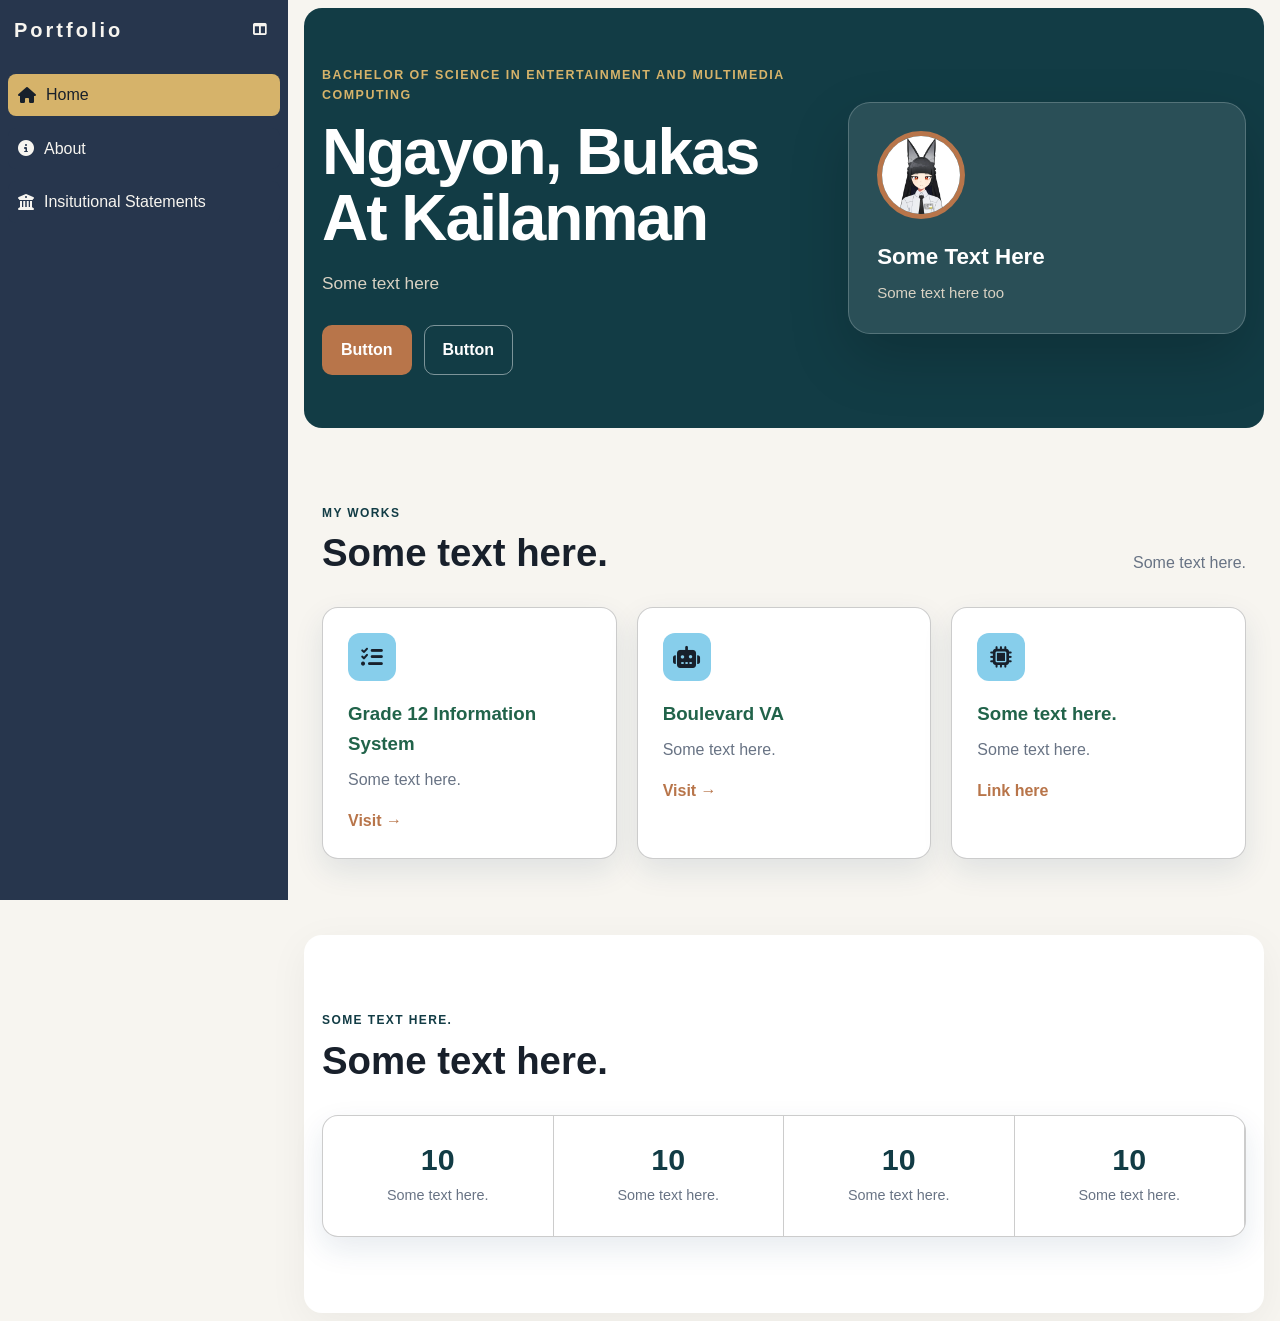
==== index.html @ 84a945f4 "Redesigned the sidebar to be collapsable." ====
<!doctype html>
<html lang="en">

<head>
    <meta charset="UTF-8" />
    <meta name="viewport" content="width=device-width, initial-scale=1.0" />
    <title>Home</title>
    <link rel="stylesheet" href="css/style.css" />
    <link rel="shortcut icon" href="assets/BISCAST-Logo.png" type="image/x-icon" />
    <!-- <link href="https://cdn.jsdelivr.net/npm/bootstrap@5.3.8/dist/css/bootstrap.min.css" rel="stylesheet" integrity="sha384-sRIl4kxILFvY47J16cr9ZwB07vP4J8+LH7qKQnuqkuIAvNWLzeN8tE5YBujZqJLB" crossorigin="anonymous"> -->
    <link rel="stylesheet" href="https://cdnjs.cloudflare.com/ajax/libs/font-awesome/6.5.1/css/all.min.css">
</head>

<body>
    <div class="layout">
        <aside id="side" class="sidenav" aria-label="Sidebar">
            <div class="top">
                <span class="logo">Portfolio</span>
                <button class="icon" id="close" aria-label="Collapse Sidebar">
                    <i class="fa-solid fa-table-columns"></i>
                </button>
            </div>

            <nav>
                <a href="index.html" class="btns item on" title="Home">
                    <i class="fa-solid fa-home"></i>
                    <span class="label">Home</span>
                </a>

                <a href="about.html" class="btns item" title="About">
                    <i class="fa-solid fa-circle-info"></i>
                    <span class="label">About</span>
                </a>

                <a href="institutional-statements.html" class="btns item" title="institutional-statements">
                    <i class="fa-solid fa-building-columns"></i>
                    <span class="label">Insitutional Statements</span>
                </a>
            </nav>
        </aside>

        <main>
            <section class="hero">
                <section class="container inner-hero">
                    <div class="context">
                        <div class="eyebrow">Bachelor of Science in Entertainment and Multimedia Computing</div>
                        <h1>Ngayon, Bukas At<span> Kailanman</span></h1>
                        <p>Some text here</p>
                        <div class="hero-actions">
                            <a class="btn btn-primary" href="">Button</a>
                            <a class="btn btn-outline" href="">Button</a>
                        </div>
                    </div>
                    <div class="hero-card">
                        <img src="assets/miyabibi.webp" alt="Biscast LOGO" class="seal">
                        <h3>Some Text Here</h3>
                        <p>Some text here too</p>
                    </div>
                </section>
            </section>
            <section class="section">
                <div class="container">
                    <div class="section-head">
                        <div>
                            <div class="kicker">My works</div>
                            <h2>Some text here.</h2>
                        </div>
                        <p>Some text here.</p>
                    </div>
                    <div class="cards">
                        <article class="card">
                            <div class="card-icon"><i class="fa-solid fa-list-check "></i></div>
                            <h3>Grade 12 Information System</h3>
                            <p>Some text here.</p>
                            <a href="https://camhighinfosys.infinityfreeapp.com/" target="_blank"
                                rel="noopener noreferrer">Visit →</a>
                        </article>
                        <article class="card">
                            <div class="card-icon"><i class="fa-solid fa-robot "></i></div>
                            <h3>Boulevard VA</h3>
                            <p>Some text here.</p>
                            <a href="https://blvdva.com/" target="_blank" rel="noopener noreferrer">Visit →</a>
                        </article>
                        <article class="card">
                            <div class="card-icon"><i class="fa-solid fa-microchip "></i></div>
                            <h3>Some text here.</h3>
                            <p>Some text here.</p>
                            <a href="">Link here</a>
                        </article>
                    </div>
                </div>
            </section>
            <section class="section alt">
                <div class="container">
                    <div class="section-head">
                        <div>
                            <div class="kicker">Some text here.</div>
                            <h2>Some text here.</h2>
                        </div>
                    </div>
                    <div class="stats">
                        <div class="stat">
                            <strong>10</strong>
                            <span>Some text here.</span>
                        </div>
                        <div class="stat">
                            <strong>10</strong>
                            <span>Some text here.</span>
                        </div>
                        <div class="stat">
                            <strong>10</strong>
                            <span>Some text here.</span>
                        </div>
                        <div class="stat">
                            <strong>10</strong>
                            <span>Some text here.</span>
                        </div>
                    </div>
                </div>
            </section>
        </main>
    </div>

    <script src="js/script.js"></script>
</body>

</html>
---- css/style.css ----
@import url('https://fonts.googleapis.com/css2?family=Outfit:wght@400;500;600;700&display=swap');
@import url('animations.css');

:root {
	--background: #F7F5F0;
	--sidebar: #101827;
	--sidebar-accents: #27364D;
	--secondary: #21634a;
	--accent: #B8754A;
	--hero: #123C45;
	--cards: #ffffff;

	/* Texts */
	--main-text: #18202B;
	--secondary-text: #687384;

	--sidebar-text: #F7F5F0;
	--secondary-sidebar-text: #D9D2C3;
	--sidebar-active-text: #D6B36A;

	/* Hero */
	--hero-primary-text: #ffffff;
	--hero-secondary-text: #D9D2C3;
	--hero-accent-text: #D6B36A;

	/* Footer */
	--footer-background: #0B111A;
	--footer-primary-text: #F7F5F0;
	--footer-secondary-text: #D9D2C3;
	--footer-hover: #D6B36A;
}

* {
	box-sizing: border-box;
	margin: 0;
	padding: 0;
}

body {
	font-family: "Montserrat", Arial, sans-serif;
	background-color: var(--background);
	line-height: 1.6;
}

.layout {
	display: flex;
	min-height: 100vh;
}

/* Sidebar */
.btns {
	color: var(--sidebar-text);
	background: var(--sidebar-accents);
	border: 0;
	cursor: pointer;
	text-decoration: none;
	margin-bottom: 12px;
}

:focus-visible {
	outline: 2px solid var(--accent);
	outline-offset: 1px;
}

.sidenav {
	width: 288px;
	max-width: 85%;
	height: 100vh;
	position: sticky;
	top: 0;
	background: var(--sidebar-accents);
	border-right: white;
	display: flex;
	flex-direction: column;
	transition: width 0.2s;
	overflow: hidden;
	flex: none;
}

.sidenav.mini {
	width: 64px;
}

.sidenav.mini .logo,
.sidenav.mini .label,
.sidenav.mini h2 {
	display: none;
}

.sidenav.mini .top {
	justify-content: center;
}

.sidenav.mini nav .item {
	justify-content: center;
}

.sidenav.mini nav .item {
	padding: 8px 0;
}

.sidenav.mini nav {
	padding: 4px 10px;
}

/* Top */
.top {
	display: flex;
	align-items: center;
	justify-content: space-between;
	padding: 14px 14px 8px;
	margin-bottom: 16px;
}

.logo {
	color: var(--sidebar-text);
	font-weight: 600;
	font-size: 1.25rem;
	letter-spacing: 0.15em;
}

.icon {
	background: transparent;
	border: none;
	outline: none;
	width: 30px;
	height: 30px;
	border-radius: 8px;
	display: grid;
	place-items: center;
	color: var(--sidebar-text);
}

.icon:hover {
	background: var(--sidebar-active-text);
}

/* Nav */
nav {
	padding: 4px 8px;
}

.item {
	display: flex;
	align-items: center;
	gap: 10px;
	width: 100%;
	padding: 8px 10px;
	border-radius: 8px;
	text-align: left;
	transition: background 0.3s ease;
}

.item:hover {
	background: var(--sidebar-active-text);
	color: var(--main-text);
}

.item.on {
	background: var(--sidebar-active-text);
	color: var(--main-text);
}

.item svg {
	flex: none;
	color: var(--secondary-text);
}

.new {
	color: var(--accent);
	font-weight: 500;
}

.new svg {
	color: var(--accent);
}

/* MAIN */
main {
	opacity: 0;
	flex: 1;
	justify-content: center;
	padding: 8px 16px 8px 16px;
	animation: pageLoad 0.3s ease forwards;
}

.container-grid {
	display: grid;
	grid-template-columns: 1fr 1fr;
	gap: 0 25px;
}

.container {
	width: min(1180px, calc(100% - 36px));
	margin-inline: auto;
}

/* Buttons */
.btn {
	display: inline-flex;
	align-items: center;
	justify-content: center;
	padding: 11px 18px;
	border-radius: 10px;
	text-decoration: none;
	font-weight: 800;
	border: 1px solid transparent;
	transition: transform 0.3s ease;
}

.btn:hover {
	transform: scale(1.08);
}

.btn-outline {
	color: var(--text);
	border-color: rgba(255, 255, 255, .45);
}

.btn-primary {
	background: var(--accent);
	color: var(--text);
}

/* Hero */
.hero {
	background: var(--hero);
	color: var(--hero-primary-text);
	overflow: hidden;
	border-radius: 18px;
}

.inner-hero {
	min-height: 420px;
	display: grid;
	grid-template-columns: 1.1fr 0.9fr;
	gap: 40px;
	align-items: center;
}

.eyebrow {
	display: inline-flex;
	gap: 8px;
	align-items: center;
	color: var(--hero-accent-text);
	font-size: 0.78rem;
	text-transform: uppercase;
	letter-spacing: 1.5px;
	font-weight: 900;
}

.hero h1 {
	font-size: clamp(2.35rem, 5vw, 4.3rem);
	margin: 14px 0 18px;
	line-height: 1.03;
	letter-spacing: -2px;
}

.hero p {
	color: var(--hero-secondary-text);
	max-width: 640px;
	font-size: 1.08rem;
}

.hero-actions {
	display: flex;
	flex-wrap: wrap;
	gap: 12px;
	margin-top: 28px;
}

.hero-card {
	background: rgba(255, 255, 255, .10);
	border: 1px solid rgba(255, 255, 255, .20);
	border-radius: 22px;
	padding: 28px;
	box-shadow: 0 25px 60px rgba(0, 0, 0, 0.18);
}

.hero-card .seal {
	width: 88px;
	height: 88px;
	border: 5px solid var(--accent);
	border-radius: 50%;
	display: grid;
	place-items: center;
	margin-bottom: 20px;
	font-weight: 1000;
	font-size: 1.25rem;
}

.hero-card h3 {
	margin-bottom: 7px;
	font-size: 1.4rem;
}

.hero-card p {
	margin: 0;
	font-size: 0.94rem;
}

/* Mission and Vision */
.mission,
.vision,
.coreValues {
	position: relative;
	margin-bottom: 1rem;
	padding: 3rem 4rem;
	border-radius: 16px;
	box-shadow: 0 10px 40px rgba(0, 0, 0, 0.05);
	background: var(--cards);
	color: var(--main-text);
	transition: transform 0.3s ease, box-shadow 0.3s ease;
	border: 1px solid #E5E0D6;
	overflow: hidden;
}

.mission::before,
.vision::before,
.coreValues::before {
	content: "";
	position: absolute;
	top: 0;
	left: 0;
	right: 0;
	height: 8px;
	background: linear-gradient(90deg, #123C45 0%, #101827 100%);
}

.mission:hover,
.vision:hover,
.coreValues:hover {
	transform: scale(1.01);
	box-shadow: 0 10px 40px rgba(255, 255, 255, 0.22);
}

.mission h1,
.vision h1,
.coreValues h1.title {
	margin-bottom: 1rem;
}

.mandate h1,
.qp h1 {
	margin-bottom: 0.5rem;
}

.mission p,
.vision p {
	color: var(--secondary-text);
}

.divider {
	border-top: 2px solid rgba(128, 0, 0, 0.15);
	width: 100%;
	margin: auto auto 1rem auto;
}


/* Core Values */
.coreValues h1 {
	margin: 0;
	padding: 0.5rem;
}

.core-value {
	display: flex;
	align-items: flex-start;
	gap: 1.2rem;
	margin-bottom: 1.0rem;
	border-radius: 12px;
	background: var(--cards);
	border: 1px solid #f0f0f0;
	transition: all 0.3s ease;
	padding: .6rem;
}

.core-value:hover {
	transform: scale(1.02);
	box-shadow: 0 8px 25px #123c4530;
}

.letter {
	display: flex;
	justify-content: center;
	align-items: center;
	font-size: 1.5rem;
	font-weight: 900;
	color: var(--main-text);
	width: 80px;
	flex-shrink: 0;
	text-shadow: 2px 2px 4px #18202B30;
	line-height: 1;
	background-color: #B8754A30;
	border-radius: 6px;
}

.details {
	flex: 1;
	margin: 0;
	padding: 0.3rem;
}

.details p {
	color: var(--secondary-text);
}

.details h3 {
	color: var(--text);
	font-weight: 900;
	text-transform: uppercase;
	margin-bottom: 0.5em;
}

/* Section */
.section {
	padding: 76px 0;
}

.section-head {
	display: flex;
	align-items: end;
	justify-content: space-between;
	gap: 25px;
	margin-bottom: 32px;
}

.section-head h2 {
	margin: 0;
	color: var(--main-text);
	font-size: clamp(1.8rem, 3vw, 2.5rem);
	line-height: 1.15;
}

.section-head p {
	max-width: 600px;
	margin: 0;
	color: var(--secondary-text);
}

.kicker {
	color: var(--hero);
	font-weight: 900;
	text-transform: uppercase;
	font-size: .75rem;
	letter-spacing: 1.4px;
	margin-bottom: 8px;
}

/* Cards */
.cards {
	display: grid;
	grid-template-columns: repeat(3, 1fr);
	gap: 20px;
}

.card {
	background: white;
	border: 1px solid rgba(0, 0, 0, .20);
	border-radius: 16px;
	padding: 25px;
	box-shadow: 0 12px 30px rgba(18, 59, 99, .10);
}

.card h3 {
	margin: 0 0 8px;
	color: var(--secondary);
}

.card p {
	color: var(--secondary-text);
	margin: 0;
}

.card a {
	display: inline-block;
	margin-top: 15px;
	color: var(--accent);
	font-weight: 800;
	text-decoration: none;
}

.card-icon {
	width: 48px;
	height: 48px;
	border-radius: 12px;
	display: grid;
	place-items: center;
	background: skyblue;
	color: var(--main-text);
	font-size: 1.35rem;
	margin-bottom: 18px;
}

/* Stats */
.section.alt {
	background: white;
	border-radius: 18px;
	box-shadow: 0 10px 40px rgba(0, 0, 0, 0.05);
}

.stats {
	display: grid;
	grid-template-columns: repeat(4, 1fr);
	border: 1px solid rgba(0, 0, 0, .20);
	background: white;
	border-radius: 16px;
	overflow: hidden;
	box-shadow: 0 12px 30px rgba(18, 59, 99, .10);
}

.stat {
	padding: 28px 18px;
	text-align: center;
	border-right: 1px solid rgba(0, 0, 0, .20);
}

.stat strong {
	display: block;
	color: var(--hero);
	font-size: 1.9rem;
	line-height: 1;
	margin-bottom: 8px;
}

.stat span {
	color: var(--secondary-text);
	font-size: 0.9rem;
}

/* News */
.news {
	background: white;
	border-radius: 18px;
}

.news-grid {
	display: grid;
	grid-template-columns: repeat(2, 1fr);
	gap: 20px;
}

.news-card {
	background: white;
	border: 1px solid rgba(0, 0, 0, .20);
	border-radius: 16px;
	overflow: hidden;
	box-shadow: 0 12px 30px rgba(18, 59, 99, .10);
}

.news-image {
	height: 270px;
	background-position: center;
	background-repeat: no-repeat;
	background-size: cover;
	display: grid;
	place-items: center;
	color: var(--hero);
	font-size: 2.2rem;
}

.news-content {
	padding: 21px;
}

.news-content iframe {
	display: block;
	margin: 0 auto;
	border-radius: 12px;
	border: 1px solid rgba(0, 0, 0, .20);
	overflow: hidden;
	width: 100%;
}

.news-content h3 {
	margin: 7px 0;
	font-size: 1.08rem;
	line-height: 1.35;
	color: var(--main-text);
}

.news-content p {
	color: var(--secondary-text);
	font-size: .9rem;
	margin: 0;
}

.news-content a {
	color: var(--accent);
	font-weight: 800;
	text-decoration: none;
}

.news-date {
	color: var(--accent);
	font-size: .75rem;
	font-weight: 900;
	text-transform: 900;
}

/* Content  */
.content-grid {
	display: grid;
	grid-template-columns: 1.4fr .6fr;
	gap: 28px;
}

.content-panel {
	background: white;
	border: 1px solid rgba(0, 0, 0, .20);
	border-radius: 16px;
	padding: 30px;
	box-shadow: 0 12px 30px rgba(18, 59, 99, .10);
}

.content-panel p {
	color: var(--secondary-text);
	margin: 16px 0;
}

.content-panel h3 {
	color: var(--hero);
	margin-bottom: 6px;
}

.content-panel a {
	color: inherit;
}

/* Misc */
p,
h1,
h3 {
	cursor: context-menu;
}
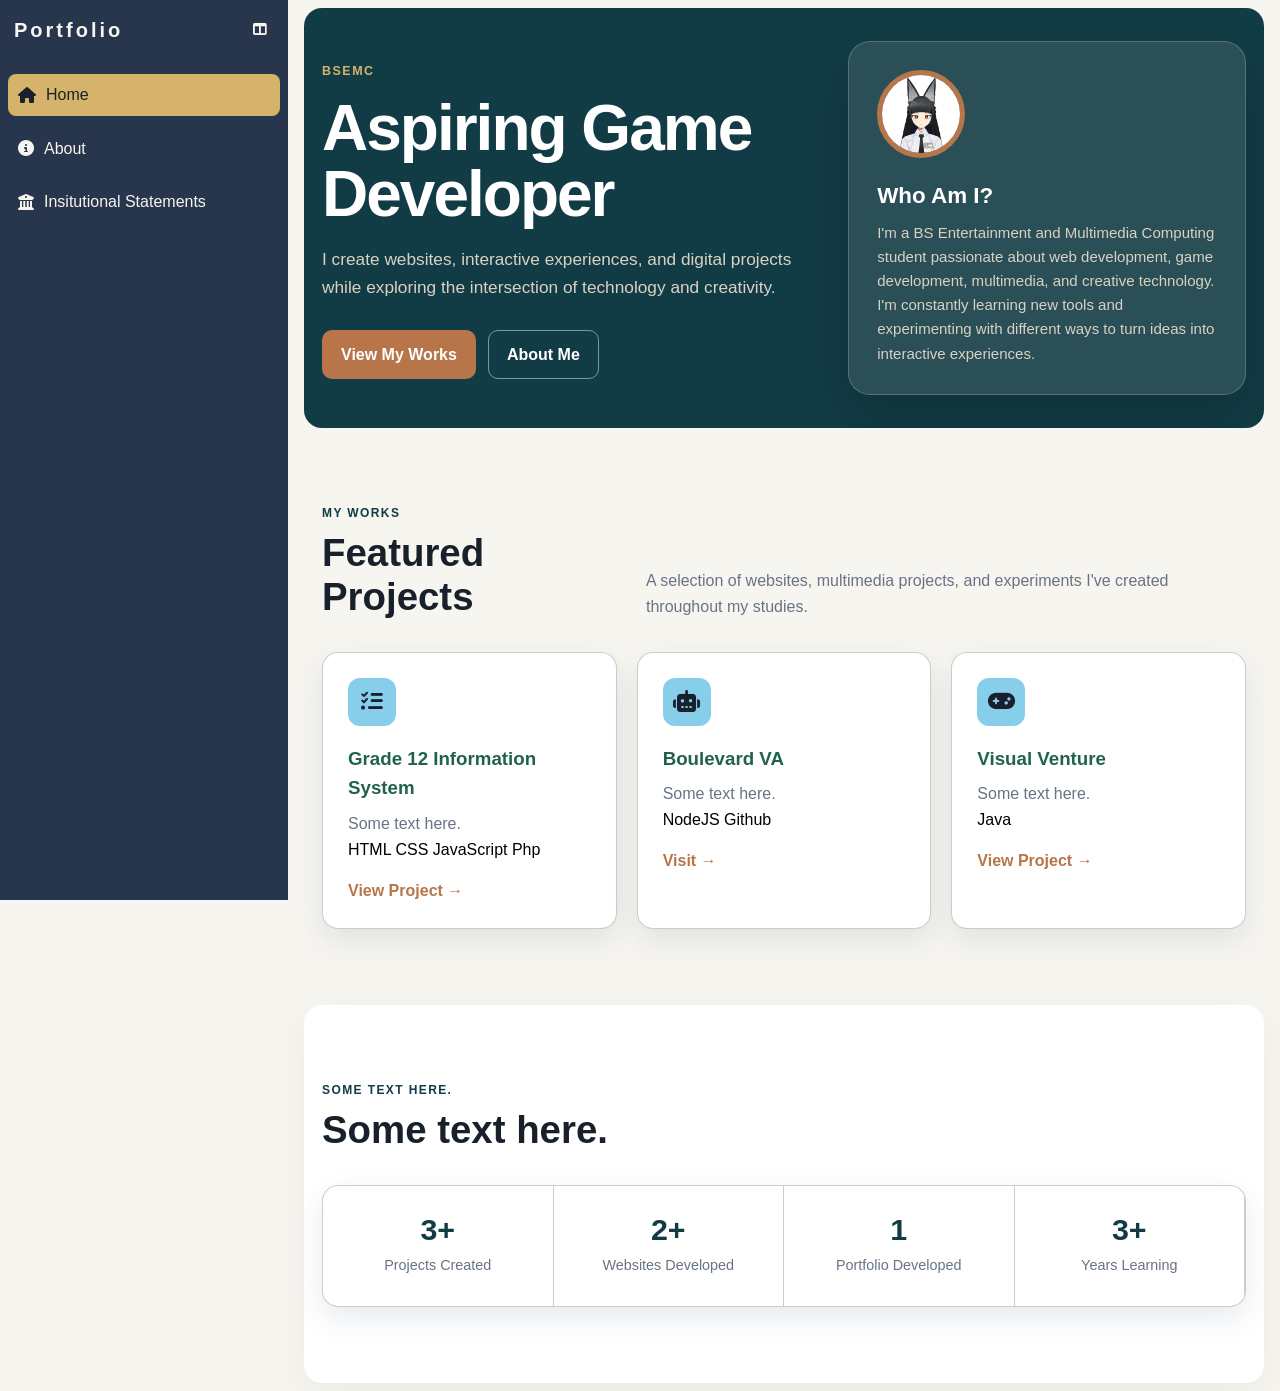
==== commit 8baafc40: "Replace some placeholder with actual information." ====
--- a/index.html
+++ b/index.html
@@ -43,49 +43,67 @@
             <section class="hero">
                 <section class="container inner-hero">
                     <div class="context">
-                        <div class="eyebrow">Bachelor of Science in Entertainment and Multimedia Computing</div>
-                        <h1>Ngayon, Bukas At<span> Kailanman</span></h1>
-                        <p>Some text here</p>
+                        <div class="eyebrow">BSEMC</div>
+                        <h1>Aspiring Game Developer</h1>
+                        <p>I create websites, interactive experiences, and digital projects while exploring the
+                            intersection of technology and creativity.</p>
                         <div class="hero-actions">
-                            <a class="btn btn-primary" href="">Button</a>
-                            <a class="btn btn-outline" href="">Button</a>
+                            <a class="btn btn-primary" href="#myWorks">View My Works</a>
+                            <a class="btn btn-outline" href="">About Me</a>
                         </div>
                     </div>
                     <div class="hero-card">
-                        <img src="assets/miyabibi.webp" alt="Biscast LOGO" class="seal">
-                        <h3>Some Text Here</h3>
-                        <p>Some text here too</p>
+                        <img src="assets/miyabibi.webp" alt="My Image" class="seal">
+                        <h3>Who Am I?</h3>
+                        <p>I'm a BS Entertainment and Multimedia Computing student passionate about web development,
+                            game development, multimedia, and creative technology. I'm constantly learning new tools and
+                            experimenting with different ways to turn ideas into interactive experiences.</p>
                     </div>
                 </section>
             </section>
-            <section class="section">
+            <section class="section" id="myWorks">
                 <div class="container">
                     <div class="section-head">
                         <div>
-                            <div class="kicker">My works</div>
-                            <h2>Some text here.</h2>
+                            <div class="kicker">My Works</div>
+                            <h2>Featured Projects</h2>
                         </div>
-                        <p>Some text here.</p>
+                        <p>A selection of websites, multimedia projects, and experiments I've created throughout my
+                            studies.</p>
                     </div>
                     <div class="cards">
                         <article class="card">
                             <div class="card-icon"><i class="fa-solid fa-list-check "></i></div>
                             <h3>Grade 12 Information System</h3>
                             <p>Some text here.</p>
+                            <div class="tech-tags">
+                                <span id="html">HTML</span>
+                                <span id="css">CSS</span>
+                                <span id="javascript">JavaScript</span>
+                                <span id="php">Php</span>
+                            </div>
                             <a href="https://camhighinfosys.infinityfreeapp.com/" target="_blank"
-                                rel="noopener noreferrer">Visit →</a>
+                                rel="noopener noreferrer">View Project →</a>
                         </article>
                         <article class="card">
                             <div class="card-icon"><i class="fa-solid fa-robot "></i></div>
                             <h3>Boulevard VA</h3>
                             <p>Some text here.</p>
+                            <div class="tech-tags">
+                                <span id="nodejs">NodeJS</span>
+                                <span id="github">Github</span>
+                            </div>
                             <a href="https://blvdva.com/" target="_blank" rel="noopener noreferrer">Visit →</a>
                         </article>
                         <article class="card">
-                            <div class="card-icon"><i class="fa-solid fa-microchip "></i></div>
-                            <h3>Some text here.</h3>
+                            <div class="card-icon"><i class="fa-solid fa-gamepad"></i></div>
+                            <h3>Visual Venture</h3>
                             <p>Some text here.</p>
-                            <a href="">Link here</a>
+                            <div class="tech-tags">
+                                <span id="java">Java</span>
+                            </div>
+                            <a href="https://github.com/debug-jpg/VV.git" target="_blank"
+                                rel="noopener noreferrer">View Project →</a>
                         </article>
                     </div>
                 </div>
@@ -100,20 +118,20 @@
                     </div>
                     <div class="stats">
                         <div class="stat">
-                            <strong>10</strong>
-                            <span>Some text here.</span>
+                            <strong>3+</strong>
+                            <span>Projects Created</span>
                         </div>
                         <div class="stat">
-                            <strong>10</strong>
-                            <span>Some text here.</span>
+                            <strong>2+</strong>
+                            <span>Websites Developed</span>
                         </div>
                         <div class="stat">
-                            <strong>10</strong>
-                            <span>Some text here.</span>
+                            <strong>1</strong>
+                            <span>Portfolio Developed</span>
                         </div>
                         <div class="stat">
-                            <strong>10</strong>
-                            <span>Some text here.</span>
+                            <strong>3+</strong>
+                            <span>Years Learning</span>
                         </div>
                     </div>
                 </div>
--- a/css/style.css
+++ b/css/style.css
@@ -14,6 +14,7 @@
 	--main-text: #18202B;
 	--secondary-text: #687384;
 
+	/* Sidebar */
 	--sidebar-text: #F7F5F0;
 	--secondary-sidebar-text: #D9D2C3;
 	--sidebar-active-text: #D6B36A;
@@ -28,6 +29,9 @@
 	--footer-primary-text: #F7F5F0;
 	--footer-secondary-text: #D9D2C3;
 	--footer-hover: #D6B36A;
+
+	/* Misc */
+	--mace-banner: url("https://scontent.fmnl8-2.fna.fbcdn.net/v/t39.30808-6/539468961_122234879786148095_6742328133425728079_n.png?stp=dst-png&cstp=mx1640x856&ctp=s960x960&_nc_cat=110&_nc_map=urlgen_bucketless&ccb=1-7&_nc_sid=cc71e4&_nc_eui2=AeH1y1jY5A7xcd_6RIh402pMKAhOMZHKDZMoCE4xkcoNk0Eb6GtA_wdvmCMENn_6rTIPZ0AjakTwjjMd56s71New&_nc_ohc=cn6nIbv9mFMQ7kNvwG6UtEN&_nc_oc=AdrihDIjB472Ann0YQuOTHdGpF_9jEn4rAsbme8RFmlSPnWr4f-_ACVAUquKmJLSn3I&_nc_zt=23&_nc_ht=scontent.fmnl8-2.fna&_nc_gid=4nJn0jVVkj9131Fjpb6A1Q&_nc_ss=7b2a8&oh=00_AQPtmOOtM6PG3Ib_Mi6FhnuTj6O3kvT_tpY-qV1WPnbwAA&oe=6AC669E1") center / cover no-repeat;
 }
 
 * {
@@ -297,6 +301,12 @@
 .hero-card p {
 	margin: 0;
 	font-size: 0.94rem;
+}
+
+#mace {
+	background:
+		linear-gradient(90deg, var(--hero), #123C4580),
+		var(--mace-banner) !important;
 }
 
 /* Mission and Vision */
@@ -633,3 +643,197 @@
 h3 {
 	cursor: context-menu;
 }
+
+/* Tablet */
+@media (max-width: 1024px) {
+	.cards {
+		grid-template-columns: repeat(2, 1fr);
+	}
+
+	.inner-hero {
+		gap: 24px;
+		padding: 32px 0;
+	}
+
+	.content-grid {
+		grid-template-columns: 1fr;
+	}
+}
+
+/* Mobile: sidebar becomes bottom nav */
+@media (max-width: 768px) {
+	.layout {
+		display: block;
+	}
+
+	/* Bottom nav bar (also overrides the .mini state) */
+	.sidenav,
+	.sidenav.mini {
+		position: fixed;
+		top: auto;
+		bottom: 0;
+		left: 0;
+		right: 0;
+		width: 100%;
+		max-width: 100%;
+		height: auto;
+		flex-direction: row;
+		border-right: 0;
+		border-top: 1px solid rgba(255, 255, 255, .12);
+		box-shadow: 0 -6px 20px rgba(0, 0, 0, .15);
+		padding-bottom: env(safe-area-inset-bottom, 0px);
+		z-index: 100;
+	}
+
+	/* No logo / collapse button on mobile */
+	.sidenav .top,
+	.sidenav.mini .top {
+		display: none;
+	}
+
+	.sidenav nav,
+	.sidenav.mini nav {
+		display: flex;
+		justify-content: space-around;
+		gap: 4px;
+		width: 100%;
+		padding: 6px 8px;
+	}
+
+	.sidenav nav .item,
+	.sidenav.mini nav .item {
+		flex: 1;
+		flex-direction: column;
+		justify-content: center;
+		align-items: center;
+		gap: 4px;
+		margin-bottom: 0;
+		padding: 8px 4px;
+		font-size: 0.7rem;
+		line-height: 1.2;
+		text-align: center;
+		min-width: 0;
+	}
+
+	.sidenav .item svg {
+		font-size: 1.15rem;
+	}
+
+	/* Always show labels, even if JS toggled .mini */
+	.sidenav .label,
+	.sidenav.mini .label {
+		display: block;
+		overflow: hidden;
+		text-overflow: ellipsis;
+		white-space: nowrap;
+		max-width: 100%;
+	}
+
+	/* Leave room so content isn't hidden behind the bar */
+	main {
+		padding: 8px 12px calc(84px + env(safe-area-inset-bottom, 0px));
+	}
+
+	/* Layout */
+	.container {
+		width: 100%;
+	}
+
+	.inner-hero {
+		grid-template-columns: 1fr;
+		min-height: 0;
+		padding: 28px 20px;
+	}
+
+	.hero h1 {
+		letter-spacing: -1px;
+	}
+
+	.hero-card {
+		padding: 20px;
+	}
+
+	.hero-actions .btn {
+		flex: 1 1 140px;
+	}
+
+	.section {
+		padding: 40px 0;
+	}
+
+	.section.alt .container,
+	.section .container {
+		padding-inline: 4px;
+	}
+
+	.section-head {
+		flex-direction: column;
+		align-items: flex-start;
+		gap: 12px;
+		margin-bottom: 24px;
+	}
+
+	.cards,
+	.news-grid,
+	.container-grid,
+	.content-grid {
+		grid-template-columns: 1fr;
+	}
+
+	.stats {
+		grid-template-columns: repeat(2, 1fr);
+	}
+
+	.stat:nth-child(2n) {
+		border-right: 0;
+	}
+
+	.stat:nth-child(-n+2) {
+		border-bottom: 1px solid rgba(0, 0, 0, .20);
+	}
+
+	.news-image {
+		height: 200px;
+	}
+
+	.mission,
+	.vision,
+	.coreValues {
+		padding: 2rem 1.25rem;
+	}
+
+	.core-value {
+		gap: 0.8rem;
+	}
+
+	.letter {
+		width: 56px;
+	}
+
+	#mace {
+		background:
+			linear-gradient(90deg, var(--hero), #123C45DF),
+			var(--mace-banner) !important;
+	}
+}
+
+/* Small phones */
+@media (max-width: 400px) {
+	.stats {
+		grid-template-columns: 1fr;
+	}
+
+	.stat {
+		border-right: 0;
+		border-bottom: 1px solid rgba(0, 0, 0, .20);
+	}
+
+	.stat:last-child {
+		border-bottom: 0;
+	}
+
+	.sidenav nav .item,
+	.sidenav.mini nav .item {
+		font-size: 0.64rem;
+	}
+}
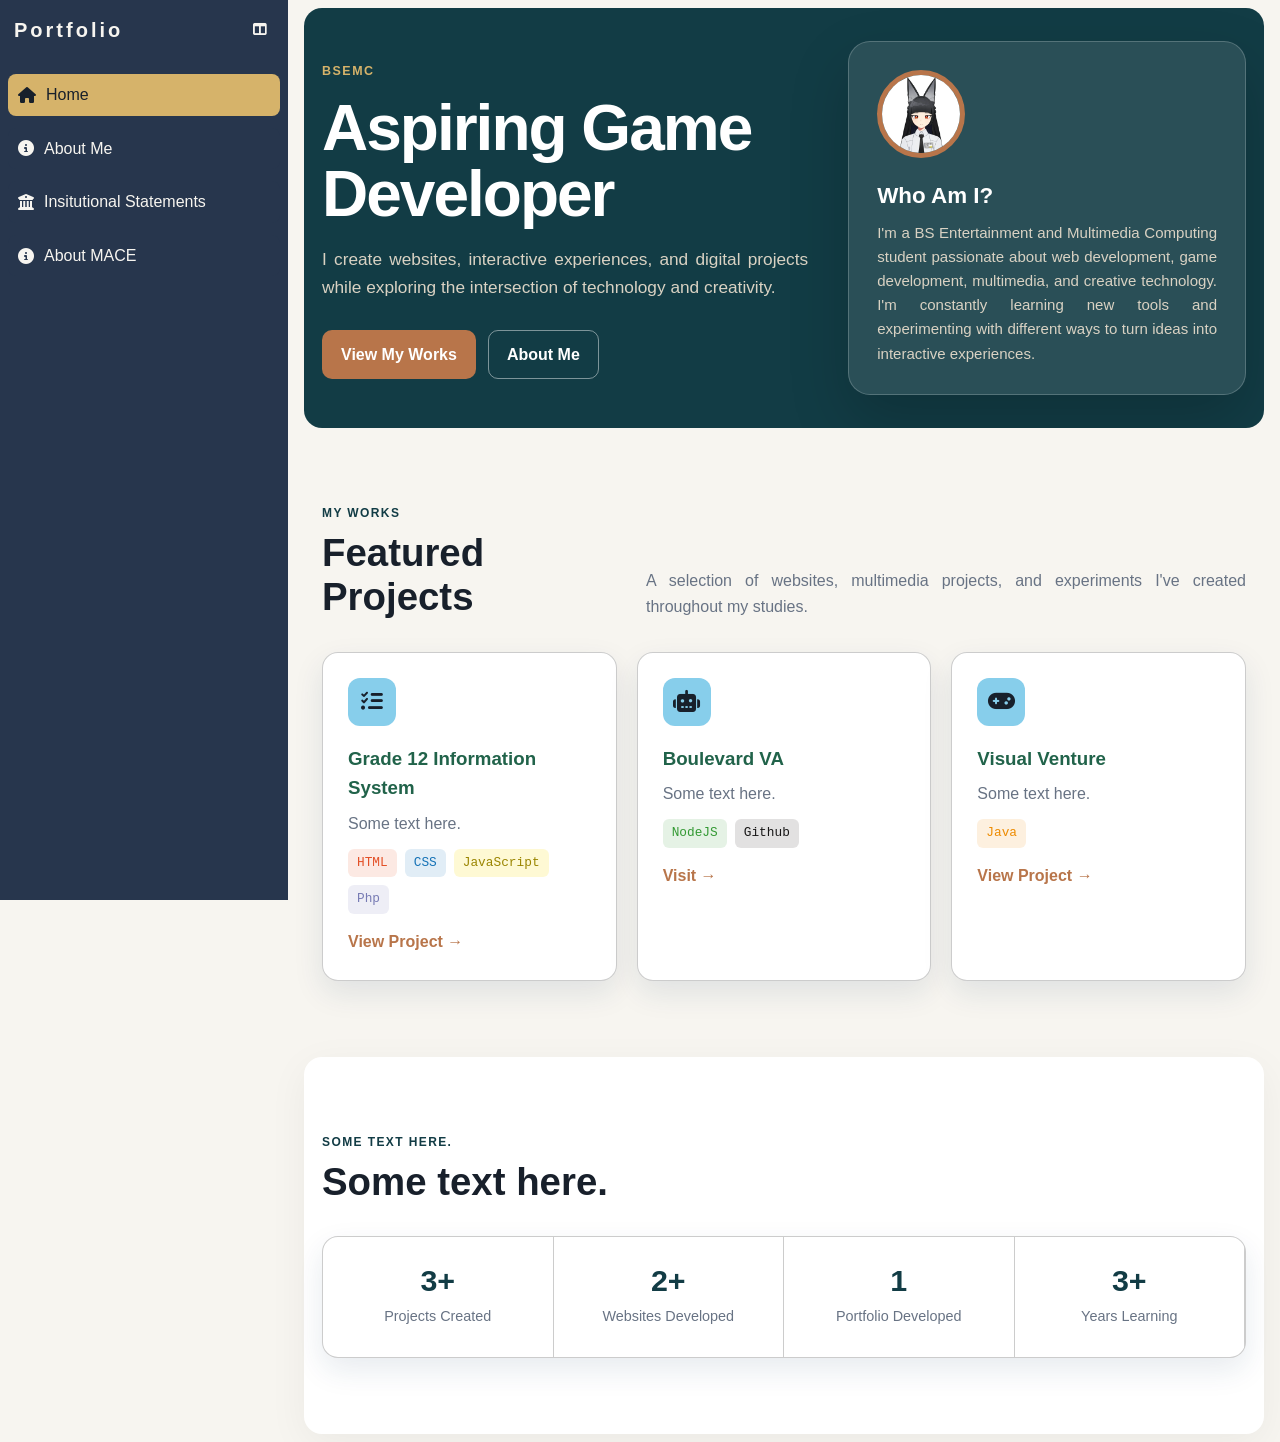
==== commit 29bba9e3: "Added about me." ====
--- a/index.html
+++ b/index.html
@@ -27,14 +27,18 @@
                     <span class="label">Home</span>
                 </a>
 
-                <a href="about.html" class="btns item" title="About">
+                <a href="about-me.html" class="btns item" title="About">
                     <i class="fa-solid fa-circle-info"></i>
-                    <span class="label">About</span>
+                    <span class="label">About Me</span>
                 </a>
 
                 <a href="institutional-statements.html" class="btns item" title="institutional-statements">
                     <i class="fa-solid fa-building-columns"></i>
                     <span class="label">Insitutional Statements</span>
+                </a>
+                <a href="about-mace.html" class="btns item">
+                    <i class="fa-solid fa-circle-info"></i>
+                    <span class="label">About MACE</span>
                 </a>
             </nav>
         </aside>
--- a/css/style.css
+++ b/css/style.css
@@ -32,6 +32,10 @@
 
 	/* Misc */
 	--mace-banner: url("https://scontent.fmnl8-2.fna.fbcdn.net/v/t39.30808-6/539468961_122234879786148095_6742328133425728079_n.png?stp=dst-png&cstp=mx1640x856&ctp=s960x960&_nc_cat=110&_nc_map=urlgen_bucketless&ccb=1-7&_nc_sid=cc71e4&_nc_eui2=AeH1y1jY5A7xcd_6RIh402pMKAhOMZHKDZMoCE4xkcoNk0Eb6GtA_wdvmCMENn_6rTIPZ0AjakTwjjMd56s71New&_nc_ohc=cn6nIbv9mFMQ7kNvwG6UtEN&_nc_oc=AdrihDIjB472Ann0YQuOTHdGpF_9jEn4rAsbme8RFmlSPnWr4f-_ACVAUquKmJLSn3I&_nc_zt=23&_nc_ht=scontent.fmnl8-2.fna&_nc_gid=4nJn0jVVkj9131Fjpb6A1Q&_nc_ss=7b2a8&oh=00_AQPtmOOtM6PG3Ib_Mi6FhnuTj6O3kvT_tpY-qV1WPnbwAA&oe=6AC669E1") center / cover no-repeat;
+}
+
+html {
+	scroll-behavior: smooth;
 }
 
 * {
@@ -502,6 +506,58 @@
 	margin-bottom: 18px;
 }
 
+.tech-tags {
+	display: flex;
+	flex-wrap: wrap;
+	gap: 8px;
+	margin-top: 12px;
+}
+
+.tech-tags span {
+    padding: 4px 9px;
+    border-radius: 6px;
+    background: #eeeeee;
+    color: #444;
+    font-family: monospace;
+    font-size: 0.8rem;
+	cursor: context-menu;
+}
+
+#html {
+    background: #E34F2620;
+    color: #E34F26;
+}
+
+#css {
+    background: #1572B620;
+    color: #1572B6;
+}
+
+#javascript {
+    background: #F7DF1E30;
+    color: #9a8500;
+}
+
+#nodejs {
+    background: #33993320;
+    color: #339933;
+}
+
+#java {
+    background: #ED8B0020;
+    color: #ED8B00;
+}
+
+#php {
+    background: #777BB420;
+    color: #777BB4;
+}
+
+#github {
+    background: #18171720;
+    color: #181717;
+}
+
 /* Stats */
 .section.alt {
 	background: white;
@@ -640,8 +696,13 @@
 /* Misc */
 p,
 h1,
-h3 {
+h3,
+h2 {
 	cursor: context-menu;
+}
+
+p {
+	text-align: justify;
 }
 
 /* Tablet */
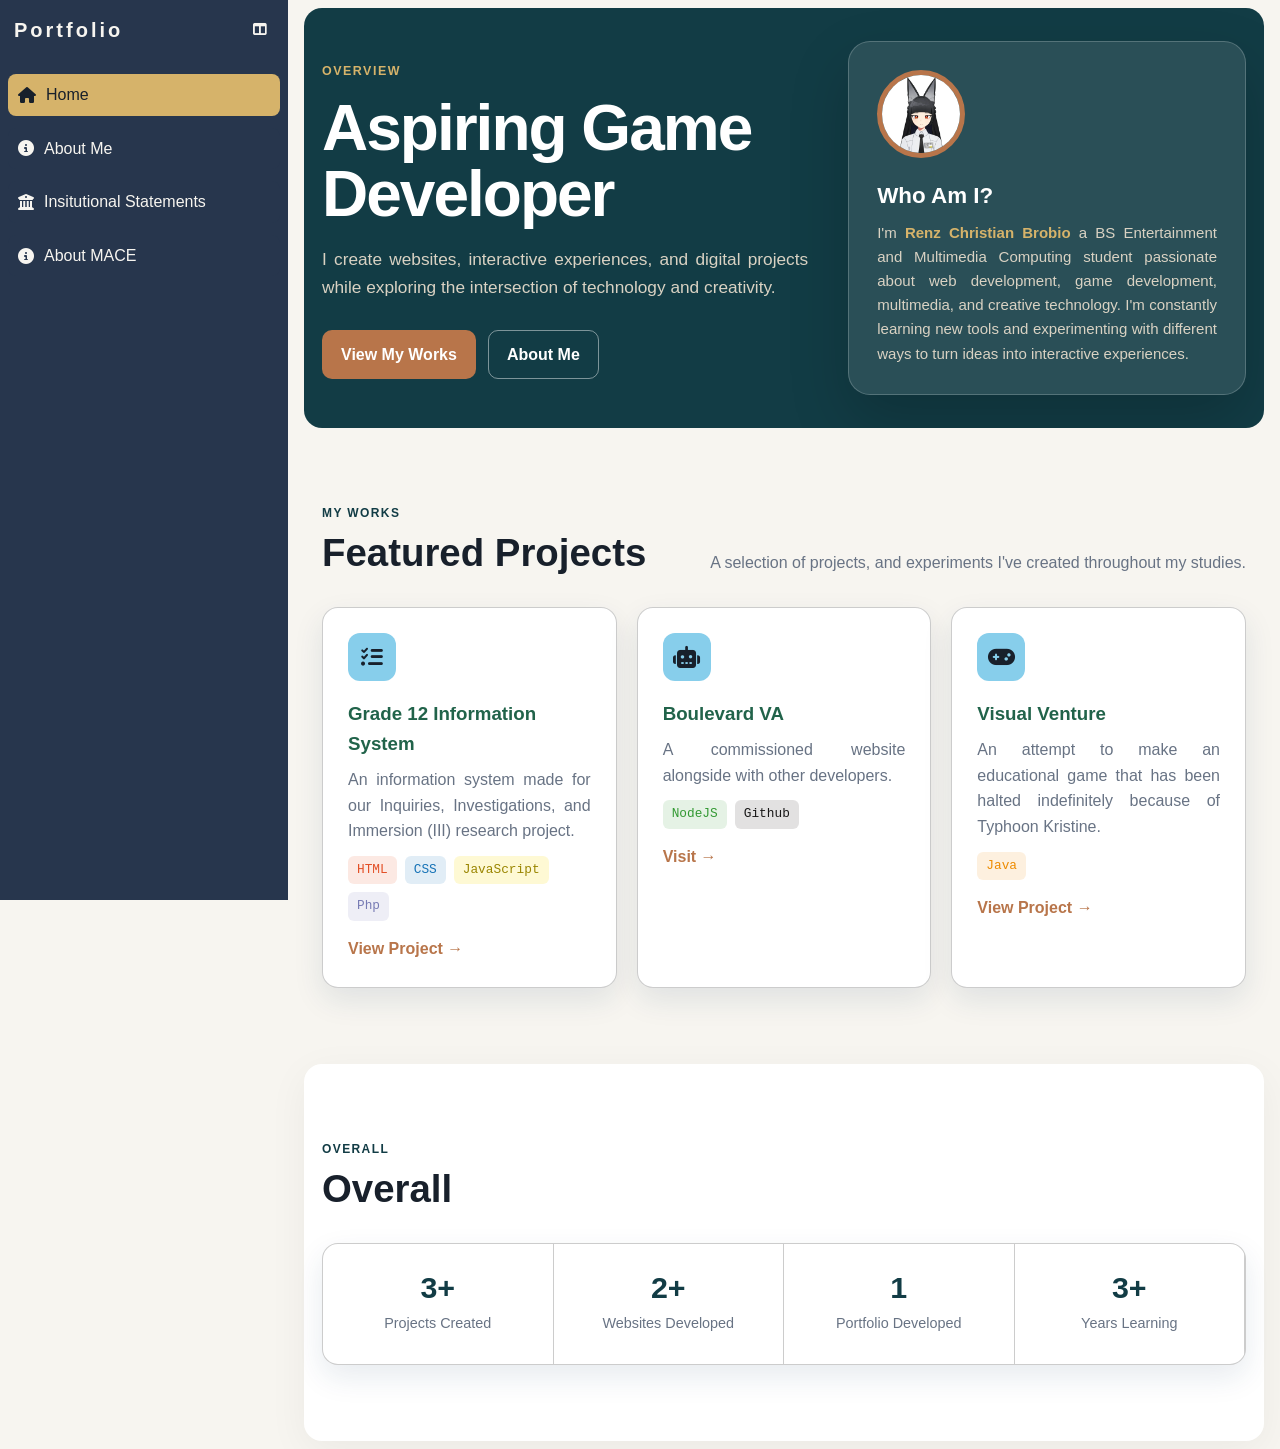
==== commit 08ca7d71: "Added more context." ====
--- a/index.html
+++ b/index.html
@@ -47,7 +47,7 @@
             <section class="hero">
                 <section class="container inner-hero">
                     <div class="context">
-                        <div class="eyebrow">BSEMC</div>
+                        <div class="eyebrow">Overview</div>
                         <h1>Aspiring Game Developer</h1>
                         <p>I create websites, interactive experiences, and digital projects while exploring the
                             intersection of technology and creativity.</p>
@@ -59,7 +59,7 @@
                     <div class="hero-card">
                         <img src="assets/miyabibi.webp" alt="My Image" class="seal">
                         <h3>Who Am I?</h3>
-                        <p>I'm a BS Entertainment and Multimedia Computing student passionate about web development,
+                        <p>I'm <strong style="color: #D6B36A;">Renz Christian Brobio</strong> a BS Entertainment and Multimedia Computing student passionate about web development,
                             game development, multimedia, and creative technology. I'm constantly learning new tools and
                             experimenting with different ways to turn ideas into interactive experiences.</p>
                     </div>
@@ -72,19 +72,19 @@
                             <div class="kicker">My Works</div>
                             <h2>Featured Projects</h2>
                         </div>
-                        <p>A selection of websites, multimedia projects, and experiments I've created throughout my
+                        <p>A selection of projects, and experiments I've created throughout my
                             studies.</p>
                     </div>
                     <div class="cards">
                         <article class="card">
                             <div class="card-icon"><i class="fa-solid fa-list-check "></i></div>
                             <h3>Grade 12 Information System</h3>
-                            <p>Some text here.</p>
+                            <p>An information system made for our Inquiries, Investigations, and Immersion (III) research project.</p>
                             <div class="tech-tags">
-                                <span id="html">HTML</span>
-                                <span id="css">CSS</span>
-                                <span id="javascript">JavaScript</span>
-                                <span id="php">Php</span>
+                                <span class="html">HTML</span>
+                                <span class="css">CSS</span>
+                                <span class="javascript">JavaScript</span>
+                                <span class="php">Php</span>
                             </div>
                             <a href="https://camhighinfosys.infinityfreeapp.com/" target="_blank"
                                 rel="noopener noreferrer">View Project →</a>
@@ -92,19 +92,19 @@
                         <article class="card">
                             <div class="card-icon"><i class="fa-solid fa-robot "></i></div>
                             <h3>Boulevard VA</h3>
-                            <p>Some text here.</p>
+                            <p>A commissioned website alongside with other developers.</p>
                             <div class="tech-tags">
-                                <span id="nodejs">NodeJS</span>
-                                <span id="github">Github</span>
+                                <span class="nodejs">NodeJS</span>
+                                <span class="github">Github</span>
                             </div>
                             <a href="https://blvdva.com/" target="_blank" rel="noopener noreferrer">Visit →</a>
                         </article>
                         <article class="card">
                             <div class="card-icon"><i class="fa-solid fa-gamepad"></i></div>
                             <h3>Visual Venture</h3>
-                            <p>Some text here.</p>
+                            <p>An attempt to make an educational game that has been halted indefinitely because of Typhoon Kristine.</p>
                             <div class="tech-tags">
-                                <span id="java">Java</span>
+                                <span class="java">Java</span>
                             </div>
                             <a href="https://github.com/debug-jpg/VV.git" target="_blank"
                                 rel="noopener noreferrer">View Project →</a>
@@ -116,8 +116,8 @@
                 <div class="container">
                     <div class="section-head">
                         <div>
-                            <div class="kicker">Some text here.</div>
-                            <h2>Some text here.</h2>
+                            <div class="kicker">Overall</div>
+                            <h2>Overall</h2>
                         </div>
                     </div>
                     <div class="stats">
--- a/css/style.css
+++ b/css/style.css
@@ -521,41 +521,72 @@
     font-family: monospace;
     font-size: 0.8rem;
 	cursor: context-menu;
-}
-
-#html {
-    background: #E34F2620;
-    color: #E34F26;
-}
-
-#css {
-    background: #1572B620;
-    color: #1572B6;
-}
-
-#javascript {
-    background: #F7DF1E30;
-    color: #9a8500;
-}
-
-#nodejs {
-    background: #33993320;
-    color: #339933;
-}
-
-#java {
-    background: #ED8B0020;
-    color: #ED8B00;
-}
-
-#php {
-    background: #777BB420;
-    color: #777BB4;
-}
-
-#github {
-    background: #18171720;
-    color: #181717;
+	text-decoration: none;
+}
+
+.vscode {
+	background: #007ACC20 !important;
+	color: #007ACC !important;
+}
+
+.vscodium {
+	background: #3993EE20 !important;
+	color: #3993EE !important;
+}
+
+.git {
+	background: #F0503220 !important;
+	color: #F05032 !important;
+}
+
+.idea {
+	background: #FC801D20 !important;
+	color: #FC801D !important;
+}
+
+.bootstrap {
+	background: #7952B320 !important;
+	color: #7952B3 !important;
+}
+
+.mysql {
+	background: #00758F20 !important;
+	color: #00758F !important;
+}
+
+.html {
+    background: #E34F2620 !important;
+    color: #E34F26 !important;
+}
+
+.css {
+    background: #1572B620 !important;
+    color: #1572B6 !important;
+}
+
+.javascript {
+    background: #F7DF1E30 !important;
+    color: #9a8500 !important;
+}
+
+.nodejs {
+    background: #33993320 !important;
+    color: #339933 !important;
+}
+
+.java {
+    background: #ED8B0020 !important;
+    color: #ED8B00 !important;
+}
+
+.php {
+    background: #777BB420 !important;
+    color: #777BB4 !important;
+}
+
+.github {
+    background: #18171720 !important;
+    color: #181717 !important;
 }
 
 /* Stats */
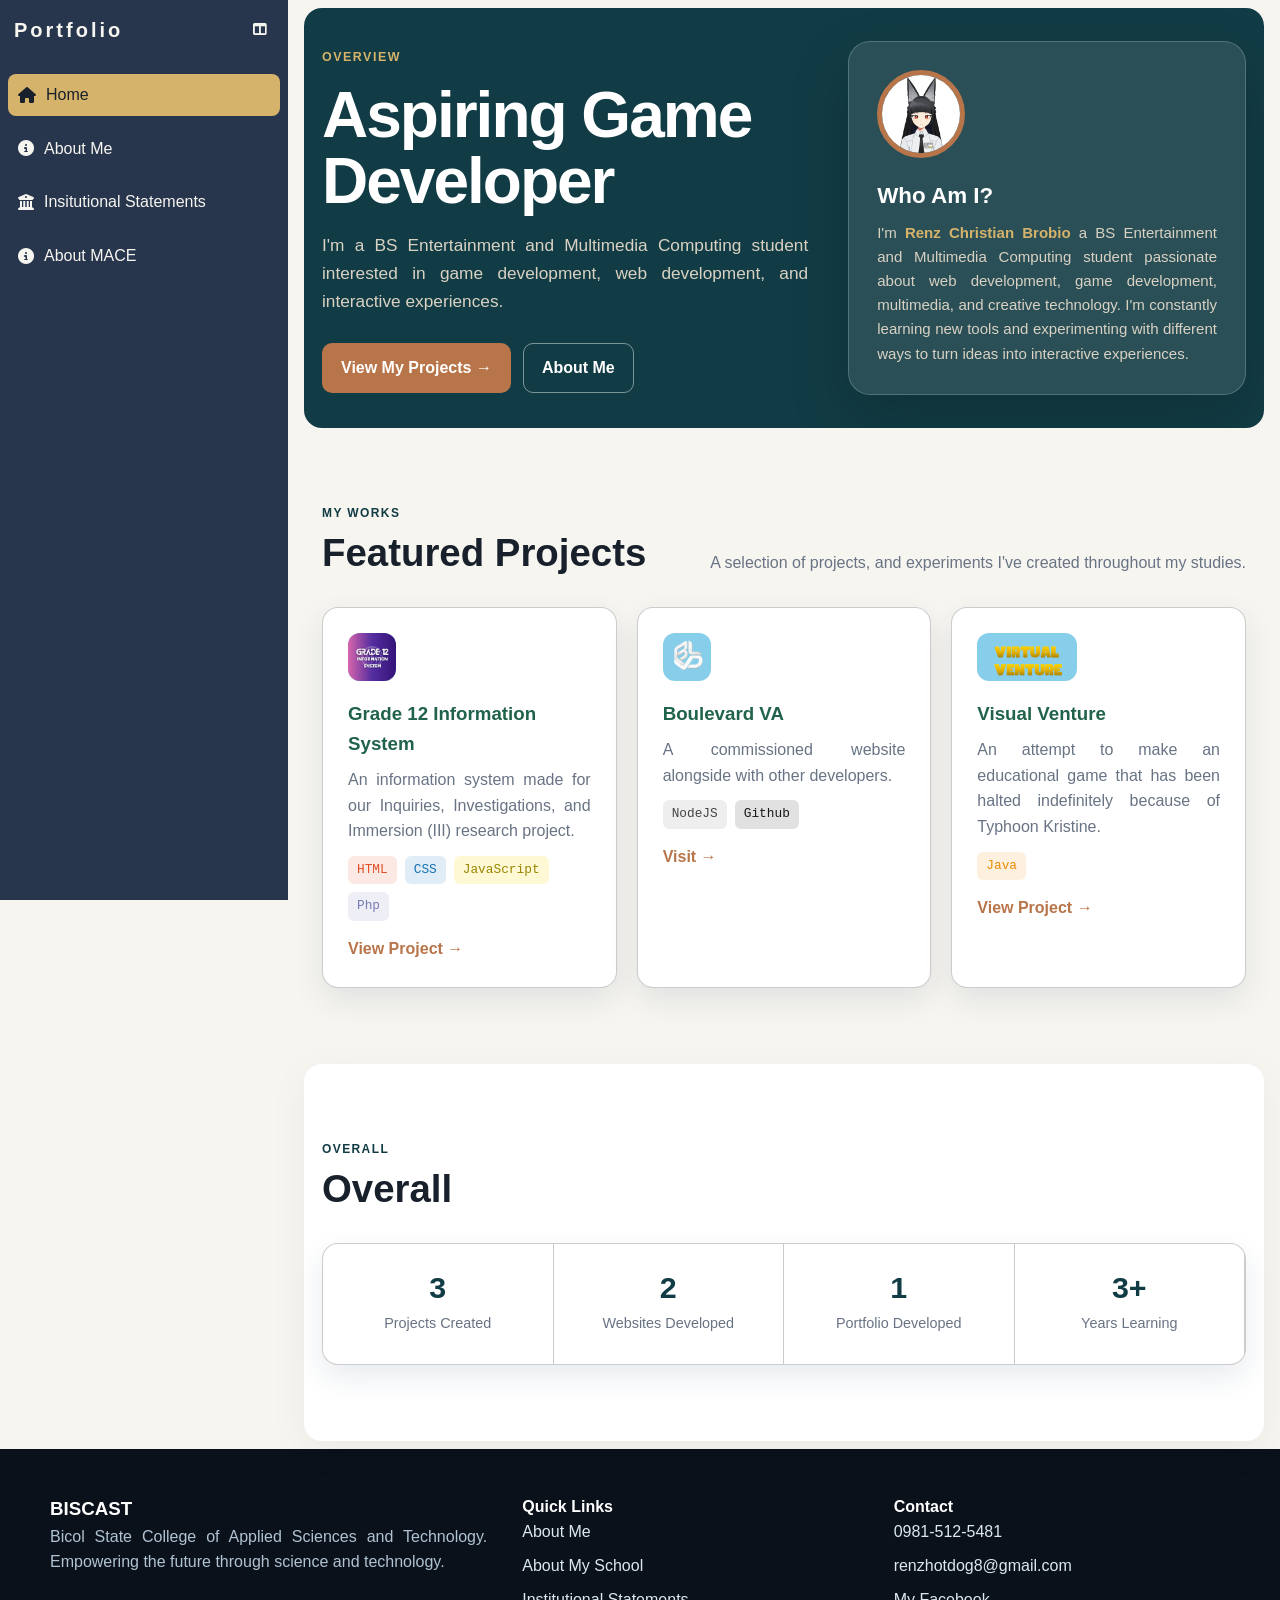
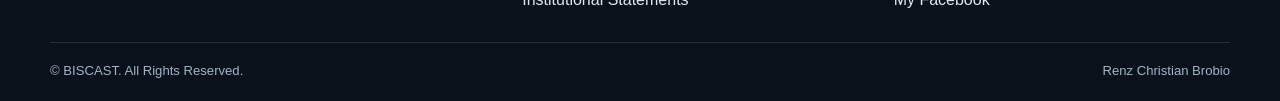
==== commit 20c5bab9: "Added Footer, replaces placeholders." ====
--- a/index.html
+++ b/index.html
@@ -7,7 +7,6 @@
     <title>Home</title>
     <link rel="stylesheet" href="css/style.css" />
     <link rel="shortcut icon" href="assets/BISCAST-Logo.png" type="image/x-icon" />
-    <!-- <link href="https://cdn.jsdelivr.net/npm/bootstrap@5.3.8/dist/css/bootstrap.min.css" rel="stylesheet" integrity="sha384-sRIl4kxILFvY47J16cr9ZwB07vP4J8+LH7qKQnuqkuIAvNWLzeN8tE5YBujZqJLB" crossorigin="anonymous"> -->
     <link rel="stylesheet" href="https://cdnjs.cloudflare.com/ajax/libs/font-awesome/6.5.1/css/all.min.css">
 </head>
 
@@ -49,17 +48,18 @@
                     <div class="context">
                         <div class="eyebrow">Overview</div>
                         <h1>Aspiring Game Developer</h1>
-                        <p>I create websites, interactive experiences, and digital projects while exploring the
-                            intersection of technology and creativity.</p>
+                        <p>I'm a BS Entertainment and Multimedia Computing student interested in game development, web
+                            development, and interactive experiences.</p>
                         <div class="hero-actions">
-                            <a class="btn btn-primary" href="#myWorks">View My Works</a>
+                            <a class="btn btn-primary" href="#myWorks">View My Projects →</a>
                             <a class="btn btn-outline" href="">About Me</a>
                         </div>
                     </div>
                     <div class="hero-card">
                         <img src="assets/miyabibi.webp" alt="My Image" class="seal">
                         <h3>Who Am I?</h3>
-                        <p>I'm <strong style="color: #D6B36A;">Renz Christian Brobio</strong> a BS Entertainment and Multimedia Computing student passionate about web development,
+                        <p>I'm <strong style="color: #D6B36A;">Renz Christian Brobio</strong> a BS Entertainment and
+                            Multimedia Computing student passionate about web development,
                             game development, multimedia, and creative technology. I'm constantly learning new tools and
                             experimenting with different ways to turn ideas into interactive experiences.</p>
                     </div>
@@ -76,10 +76,12 @@
                             studies.</p>
                     </div>
                     <div class="cards">
-                        <article class="card">
-                            <div class="card-icon"><i class="fa-solid fa-list-check "></i></div>
+                        <article class="card" id="g12">
+                            <div class="card-icon"><img src="assets/G12.png" alt="g12 logo" width="48" height="48"
+                                    style="border-radius: 12px;"></div>
                             <h3>Grade 12 Information System</h3>
-                            <p>An information system made for our Inquiries, Investigations, and Immersion (III) research project.</p>
+                            <p>An information system made for our Inquiries, Investigations, and Immersion (III)
+                                research project.</p>
                             <div class="tech-tags">
                                 <span class="html">HTML</span>
                                 <span class="css">CSS</span>
@@ -90,7 +92,8 @@
                                 rel="noopener noreferrer">View Project →</a>
                         </article>
                         <article class="card">
-                            <div class="card-icon"><i class="fa-solid fa-robot "></i></div>
+                            <div class="card-icon"><img src="assets/blvd.webp" alt="blvd logo" height="48" width="48"
+                                    style="border-radius: 12px;"></div>
                             <h3>Boulevard VA</h3>
                             <p>A commissioned website alongside with other developers.</p>
                             <div class="tech-tags">
@@ -100,14 +103,15 @@
                             <a href="https://blvdva.com/" target="_blank" rel="noopener noreferrer">Visit →</a>
                         </article>
                         <article class="card">
-                            <div class="card-icon"><i class="fa-solid fa-gamepad"></i></div>
+                            <div class="card-icon" id="vv"><img src="assets/title.png" alt="vv logo" height="48"></div>
                             <h3>Visual Venture</h3>
-                            <p>An attempt to make an educational game that has been halted indefinitely because of Typhoon Kristine.</p>
+                            <p>An attempt to make an educational game that has been halted indefinitely because of
+                                Typhoon Kristine.</p>
                             <div class="tech-tags">
                                 <span class="java">Java</span>
                             </div>
-                            <a href="https://github.com/debug-jpg/VV.git" target="_blank"
-                                rel="noopener noreferrer">View Project →</a>
+                            <a href="https://github.com/debug-jpg/VV.git" target="_blank" rel="noopener noreferrer">View
+                                Project →</a>
                         </article>
                     </div>
                 </div>
@@ -122,11 +126,11 @@
                     </div>
                     <div class="stats">
                         <div class="stat">
-                            <strong>3+</strong>
+                            <strong>3</strong>
                             <span>Projects Created</span>
                         </div>
                         <div class="stat">
-                            <strong>2+</strong>
+                            <strong>2</strong>
                             <span>Websites Developed</span>
                         </div>
                         <div class="stat">
@@ -143,6 +147,41 @@
         </main>
     </div>
 
+    <footer class="footer">
+        <div class="container footer-grid">
+            <div>
+                <h3>BISCAST</h3>
+                <p>
+                    Bicol State College of Applied Sciences and Technology.
+                    Empowering the future through science and technology.
+                </p>
+            </div>
+
+            <div>
+                <h4>Quick Links</h4>
+                <div class="footer-links">
+                    <a href="about-me.html">About Me</a>
+                    <a href="about-mace.html">About My School</a>
+                    <a href="institutional-statements.html">Institutional Statements</a>
+                </div>
+            </div>
+
+            <div>
+                <h4>Contact</h4>
+                <div class="footer-links">
+                    <a href="tel:+639815125481">0981-512-5481</a>
+                    <a href="mailto:renzhotdog8@gmail.com">renzhotdog8@gmail.com</a>
+                    <a href="https://www.facebook.com/rei.brobs.0710" target="_blank" rel="noopener">My Facebook</a>
+                </div>
+            </div>
+        </div>
+
+        <div class="container copyright">
+            <span>© <span data-year></span> BISCAST. All Rights Reserved.</span>
+            <span>Renz Christian Brobio</span>
+        </div>
+    </footer>
+
     <script src="js/script.js"></script>
 </body>
 
--- a/css/style.css
+++ b/css/style.css
@@ -31,7 +31,6 @@
 	--footer-hover: #D6B36A;
 
 	/* Misc */
-	--mace-banner: url("https://scontent.fmnl8-2.fna.fbcdn.net/v/t39.30808-6/539468961_122234879786148095_6742328133425728079_n.png?stp=dst-png&cstp=mx1640x856&ctp=s960x960&_nc_cat=110&_nc_map=urlgen_bucketless&ccb=1-7&_nc_sid=cc71e4&_nc_eui2=AeH1y1jY5A7xcd_6RIh402pMKAhOMZHKDZMoCE4xkcoNk0Eb6GtA_wdvmCMENn_6rTIPZ0AjakTwjjMd56s71New&_nc_ohc=cn6nIbv9mFMQ7kNvwG6UtEN&_nc_oc=AdrihDIjB472Ann0YQuOTHdGpF_9jEn4rAsbme8RFmlSPnWr4f-_ACVAUquKmJLSn3I&_nc_zt=23&_nc_ht=scontent.fmnl8-2.fna&_nc_gid=4nJn0jVVkj9131Fjpb6A1Q&_nc_ss=7b2a8&oh=00_AQPtmOOtM6PG3Ib_Mi6FhnuTj6O3kvT_tpY-qV1WPnbwAA&oe=6AC669E1") center / cover no-repeat;
 }
 
 html {
@@ -246,6 +245,10 @@
 	align-items: center;
 }
 
+#education {
+	grid-template-columns: 1fr !important;
+}
+
 .eyebrow {
 	display: inline-flex;
 	gap: 8px;
@@ -308,9 +311,8 @@
 }
 
 #mace {
-	background:
-		linear-gradient(90deg, var(--hero), #123C4580),
-		var(--mace-banner) !important;
+	background: linear-gradient(90deg, #123C45, #123C4580),
+		url(/assets/mace.png) center / cover no-repeat;
 }
 
 /* Mission and Vision */
@@ -468,6 +470,10 @@
 	gap: 20px;
 }
 
+#tools {
+	grid-template-columns: repeat(4, 1fr) !important;
+}
+
 .card {
 	background: white;
 	border: 1px solid rgba(0, 0, 0, .20);
@@ -506,6 +512,10 @@
 	margin-bottom: 18px;
 }
 
+#vv {
+	width: 100px !important;
+}
+
 .tech-tags {
 	display: flex;
 	flex-wrap: wrap;
@@ -514,19 +524,19 @@
 }
 
 .tech-tags span {
-    padding: 4px 9px;
-    border-radius: 6px;
-    background: #eeeeee;
-    color: #444;
-    font-family: monospace;
-    font-size: 0.8rem;
+	padding: 4px 9px;
+	border-radius: 6px;
+	background: #eeeeee;
+	color: #444;
+	font-family: monospace;
+	font-size: 0.8rem;
 	cursor: context-menu;
 	text-decoration: none;
 }
 
-.vscode {
-	background: #007ACC20 !important;
-	color: #007ACC !important;
+.csharp {
+	background: #7355DD20 !important;
+	color: #7355DD !important;
 }
 
 .vscodium {
@@ -539,9 +549,9 @@
 	color: #F05032 !important;
 }
 
-.idea {
-	background: #FC801D20 !important;
-	color: #FC801D !important;
+.godot {
+	background: #478CBF20 !important;
+	color: #478CBF !important;
 }
 
 .bootstrap {
@@ -555,38 +565,53 @@
 }
 
 .html {
-    background: #E34F2620 !important;
-    color: #E34F26 !important;
+	background: #E34F2620 !important;
+	color: #E34F26 !important;
 }
 
 .css {
-    background: #1572B620 !important;
-    color: #1572B6 !important;
+	background: #1572B620 !important;
+	color: #1572B6 !important;
 }
 
 .javascript {
-    background: #F7DF1E30 !important;
-    color: #9a8500 !important;
-}
-
-.nodejs {
-    background: #33993320 !important;
-    color: #339933 !important;
+	background: #F7DF1E30 !important;
+	color: #9a8500 !important;
 }
 
 .java {
-    background: #ED8B0020 !important;
-    color: #ED8B00 !important;
+	background: #ED8B0020 !important;
+	color: #ED8B00 !important;
 }
 
 .php {
-    background: #777BB420 !important;
-    color: #777BB4 !important;
+	background: #777BB420 !important;
+	color: #777BB4 !important;
 }
 
 .github {
-    background: #18171720 !important;
-    color: #181717 !important;
+	background: #18171720 !important;
+	color: #181717 !important;
+}
+
+.figma {
+	background: #F24E1E20 !important;
+	color: #F24E1E !important;
+}
+
+.scratch {
+	background: #F9A83A20 !important;
+	color: #F9A83A !important;
+}
+
+.python {
+	background: #FFD43B20 !important;
+	color: #306998 !important;
+}
+
+.davinci {
+	background: #00A8B520 !important;
+	color: #00A8B5 !important;
 }
 
 /* Stats */
@@ -625,76 +650,6 @@
 	font-size: 0.9rem;
 }
 
-/* News */
-.news {
-	background: white;
-	border-radius: 18px;
-}
-
-.news-grid {
-	display: grid;
-	grid-template-columns: repeat(2, 1fr);
-	gap: 20px;
-}
-
-.news-card {
-	background: white;
-	border: 1px solid rgba(0, 0, 0, .20);
-	border-radius: 16px;
-	overflow: hidden;
-	box-shadow: 0 12px 30px rgba(18, 59, 99, .10);
-}
-
-.news-image {
-	height: 270px;
-	background-position: center;
-	background-repeat: no-repeat;
-	background-size: cover;
-	display: grid;
-	place-items: center;
-	color: var(--hero);
-	font-size: 2.2rem;
-}
-
-.news-content {
-	padding: 21px;
-}
-
-.news-content iframe {
-	display: block;
-	margin: 0 auto;
-	border-radius: 12px;
-	border: 1px solid rgba(0, 0, 0, .20);
-	overflow: hidden;
-	width: 100%;
-}
-
-.news-content h3 {
-	margin: 7px 0;
-	font-size: 1.08rem;
-	line-height: 1.35;
-	color: var(--main-text);
-}
-
-.news-content p {
-	color: var(--secondary-text);
-	font-size: .9rem;
-	margin: 0;
-}
-
-.news-content a {
-	color: var(--accent);
-	font-weight: 800;
-	text-decoration: none;
-}
-
-.news-date {
-	color: var(--accent);
-	font-size: .75rem;
-	font-weight: 900;
-	text-transform: 900;
-}
-
 /* Content  */
 .content-grid {
 	display: grid;
@@ -722,6 +677,54 @@
 
 .content-panel a {
 	color: inherit;
+}
+
+/* Footer */
+.footer {
+	background: var(--footer-background);
+	color: var(--footer-primary-text);
+	padding: 45px 0 20px;
+}
+
+.footer-grid {
+	display: grid;
+	grid-template-columns: 1.3fr 1fr 1fr;
+	gap: 35px;
+}
+
+.footer h3,
+.footer h4 {
+	color: white;
+	margin-top: 0;
+}
+
+.footer p {
+	color: #afc3d2;
+}
+
+.footer a {
+	color: #dbe8f1;
+	text-decoration: none;
+}
+
+.footer a:hover {
+	color: var(--gold);
+}
+
+.footer-links {
+	display: grid;
+	gap: 8px;
+}
+
+.copyright {
+	border-top: 1px solid rgba(255, 255, 255, .12);
+	margin-top: 30px;
+	padding-top: 17px;
+	font-size: .82rem;
+	color: #9fb5c6;
+	display: flex;
+	justify-content: space-between;
+	gap: 15px;
 }
 
 /* Misc */
@@ -872,6 +875,10 @@
 		grid-template-columns: 1fr;
 	}
 
+	#tools {
+		grid-template-columns: 1fr !important;
+	}
+
 	.stats {
 		grid-template-columns: repeat(2, 1fr);
 	}
@@ -904,8 +911,8 @@
 
 	#mace {
 		background:
-			linear-gradient(90deg, var(--hero), #123C45DF),
-			var(--mace-banner) !important;
+			linear-gradient(90deg, var(--hero), #123C4580),
+			url(/assets/mace.png) !important;
 	}
 }
 
@@ -928,4 +935,25 @@
 	.sidenav.mini nav .item {
 		font-size: 0.64rem;
 	}
+}
+
+@media (max-width: 620px) {
+    .container { width: min(100% - 24px, 1180px); }
+    .topbar-inner { justify-content: center; text-align: center; }
+    .topbar .hide-mobile { display: none; }
+    .brand { min-width: 0; }
+    .brand-name span { display: none; }
+    .header-inner { min-height: 72px; }
+    .hero-inner { min-height: auto; padding: 75px 0; }
+    .hero-card { margin-top: 5px; }
+    .section { padding: 55px 0; }
+    .cards, .news-grid, .stats { grid-template-columns: 1fr; }
+    .stat { border-right: 0; border-bottom: 1px solid var(--border); }
+    .stat:last-child { border-bottom: 0; }
+    .section-head { display: block; }
+    .section-head p { margin-top: 10px; }
+    .form-grid { grid-template-columns: 1fr; }
+    .form-group.full { grid-column: auto; }
+    .footer-grid { grid-template-columns: 1fr; }
+    .copyright { flex-direction: column; }
 }
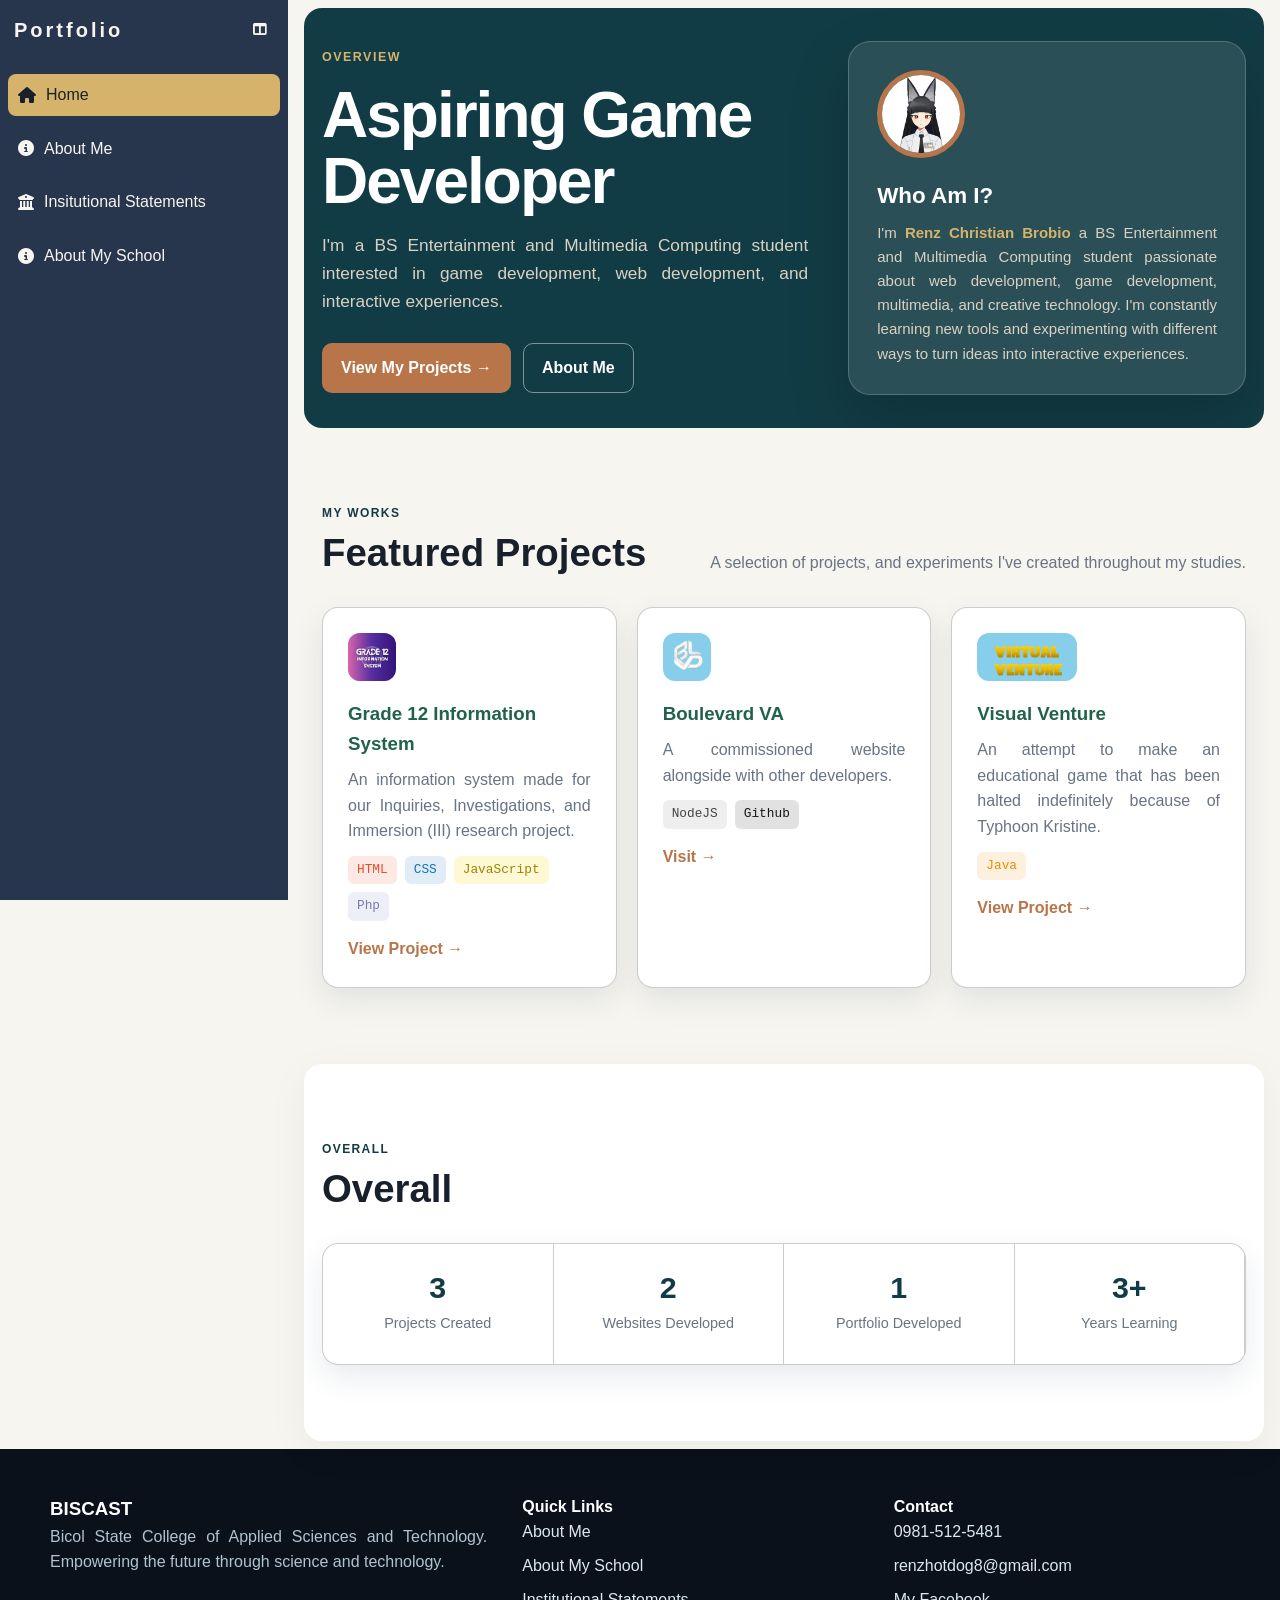
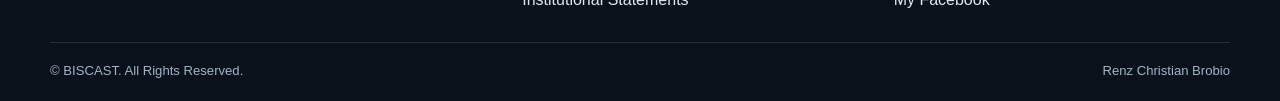
==== commit 937cf2c3: "changed "About MACE" to "About My School"" ====
--- a/index.html
+++ b/index.html
@@ -37,7 +37,7 @@
                 </a>
                 <a href="about-mace.html" class="btns item">
                     <i class="fa-solid fa-circle-info"></i>
-                    <span class="label">About MACE</span>
+                    <span class="label">About My School</span>
                 </a>
             </nav>
         </aside>
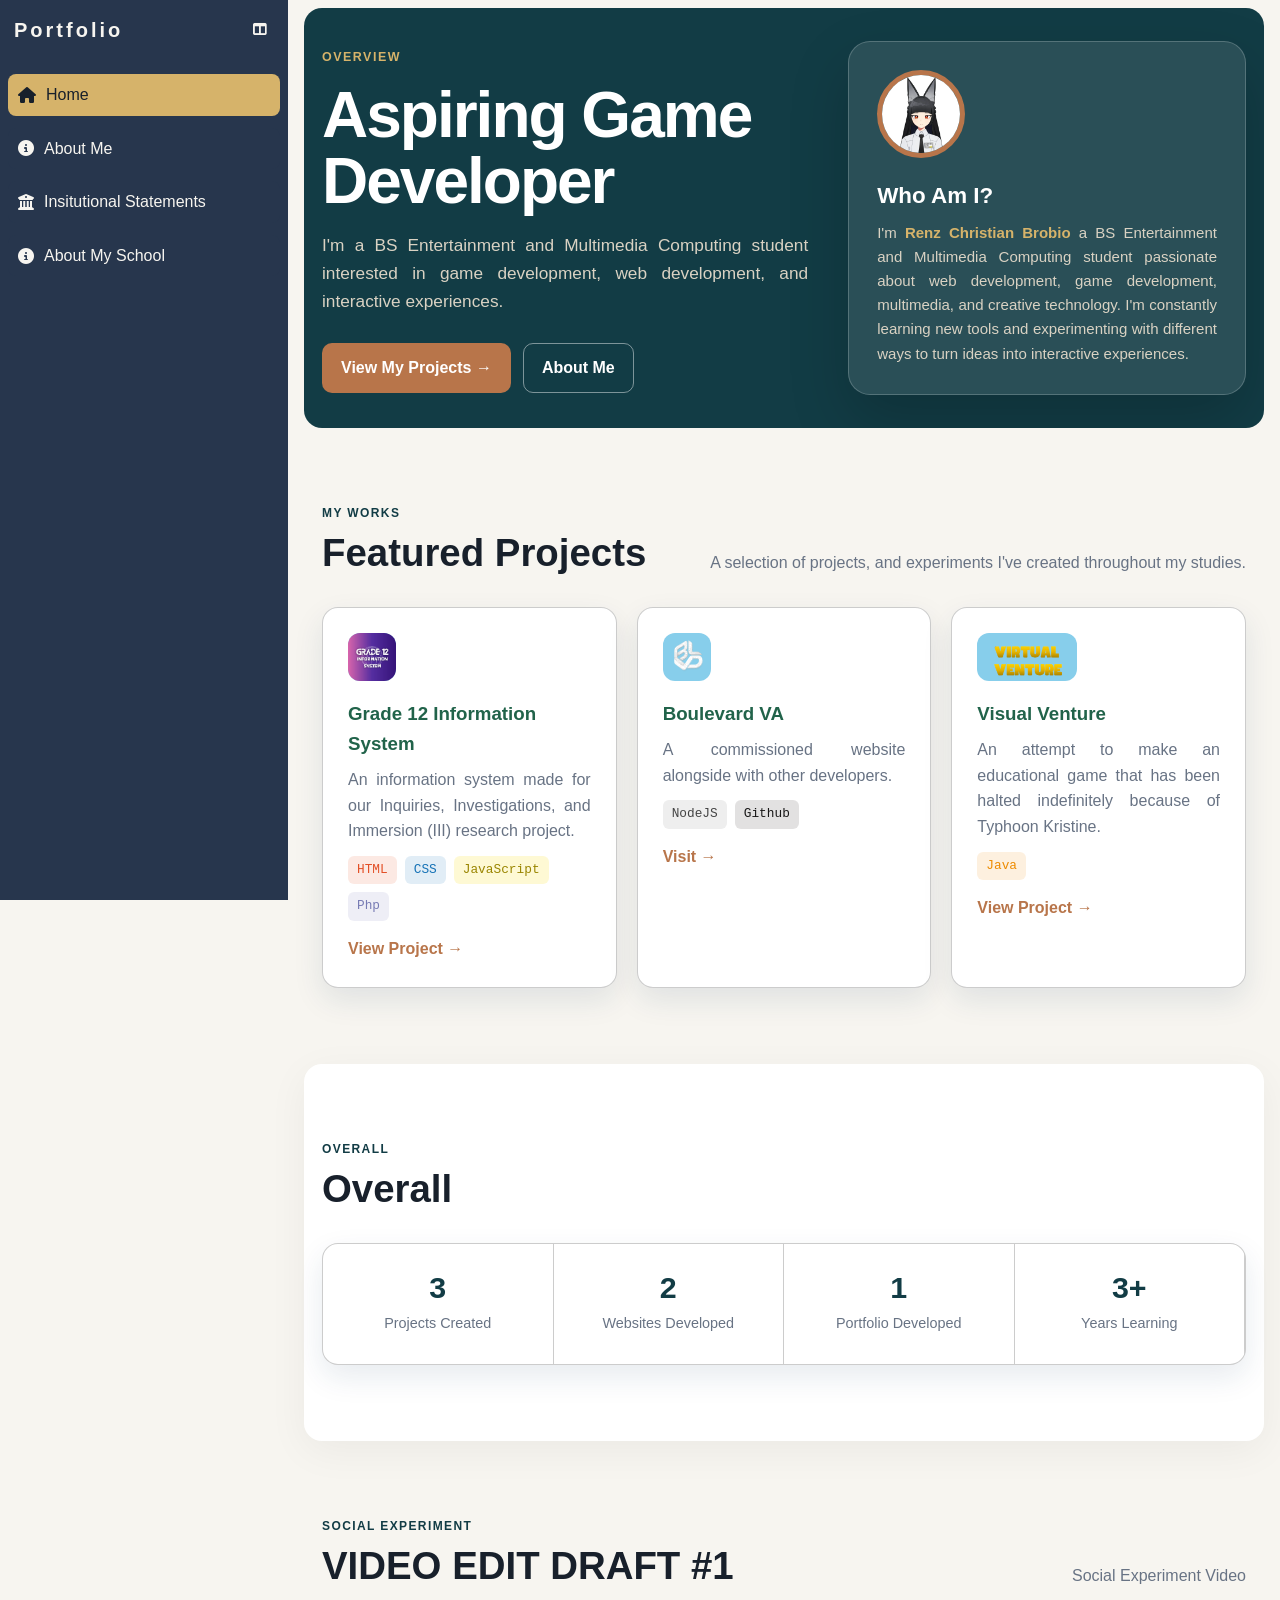
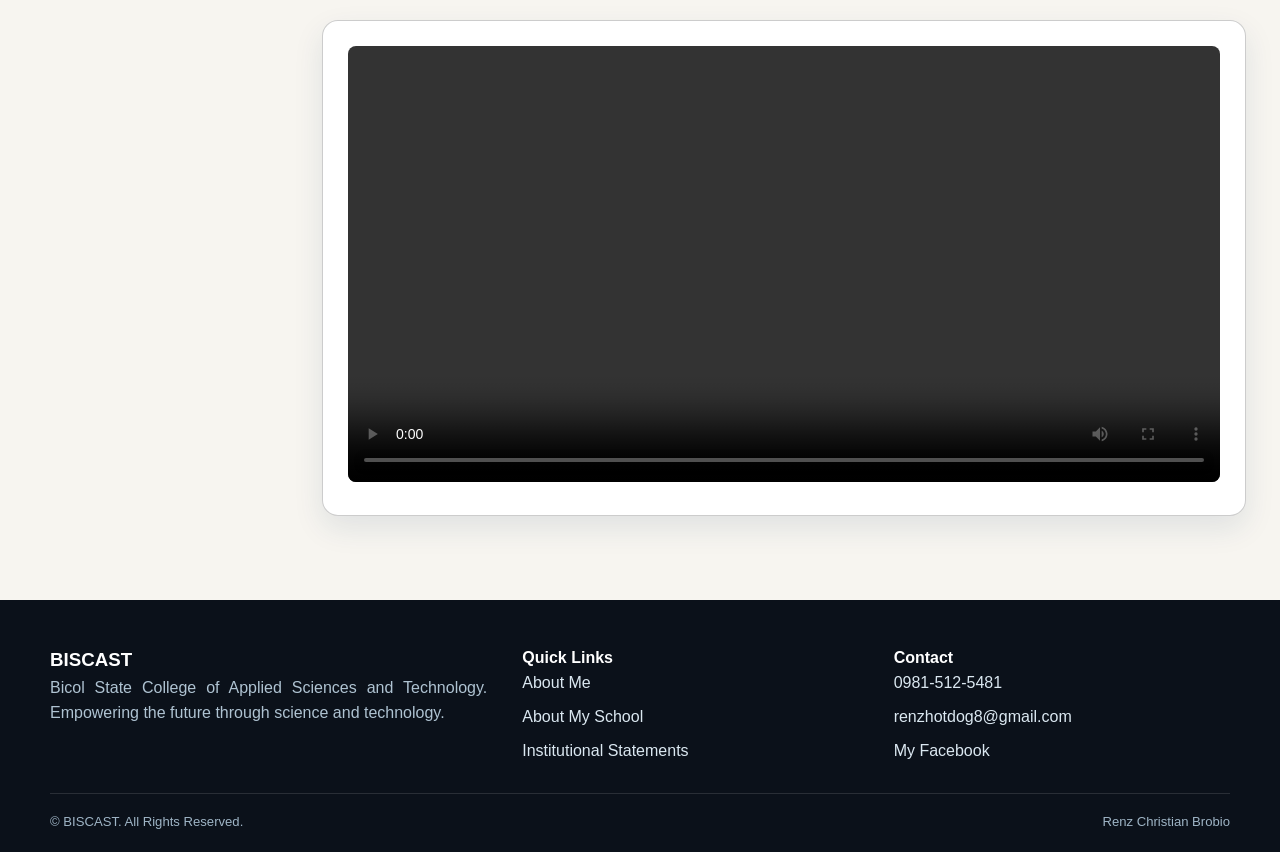
==== commit 1469e9cc: "test update" ====
--- a/index.html
+++ b/index.html
@@ -144,6 +144,26 @@
                     </div>
                 </div>
             </section>
+
+            <section class="section" id="myWorks">
+                <div class="container">
+                    <div class="section-head">
+                        <div>
+                            <div class="kicker">Social Experiment</div>
+                            <h2>VIDEO EDIT DRAFT #1</h2>
+                        </div>
+                        <p>Social Experiment Video</p>
+                    </div>
+                    <div class="cards" style="grid-template-columns: 1fr;">
+                        <article class="card" id="g12">
+                            <video controls width="100%" style="border-radius: 8px;">
+                                <source src="assets/Timeline 1.mp4" type="video/mp4">
+                                Doesn't Exist
+                            </video>
+                        </article>
+                    </div>
+                </div>
+            </section>
         </main>
     </div>
 
--- a/css/style.css
+++ b/css/style.css
@@ -312,7 +312,7 @@
 
 #mace {
 	background: linear-gradient(90deg, #123C45, #123C4580),
-		url(/assets/mace.png) center / cover no-repeat;
+		url(../assets/mace.png) center / cover no-repeat;
 }
 
 /* Mission and Vision */
@@ -912,7 +912,7 @@
 	#mace {
 		background:
 			linear-gradient(90deg, var(--hero), #123C4580),
-			url(/assets/mace.png) !important;
+			url(../assets/mace.png) !important;
 	}
 }
 
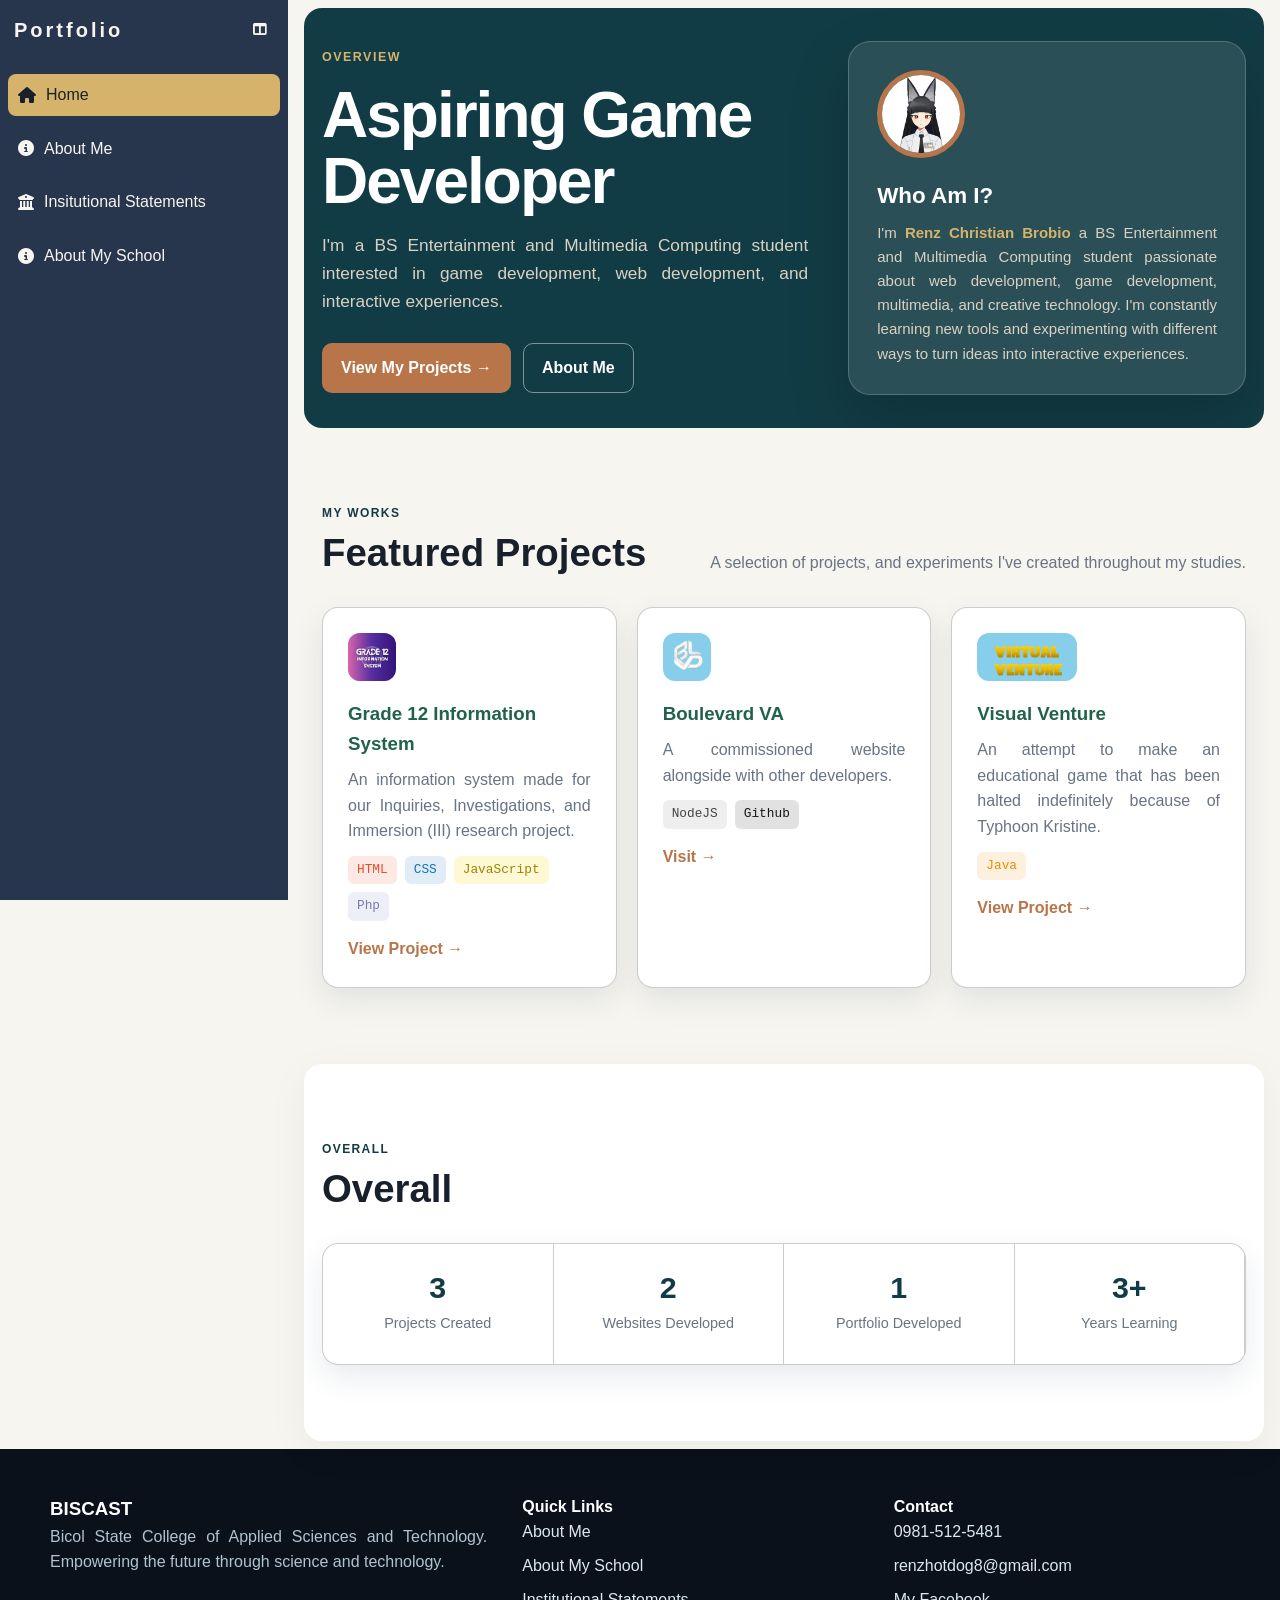
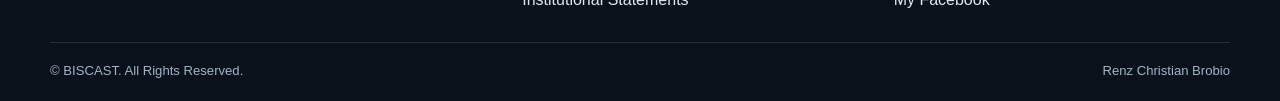
==== commit 47cc7b1d: "removed unnecessary video." ====
--- a/index.html
+++ b/index.html
@@ -144,26 +144,6 @@
                     </div>
                 </div>
             </section>
-
-            <section class="section" id="myWorks">
-                <div class="container">
-                    <div class="section-head">
-                        <div>
-                            <div class="kicker">Social Experiment</div>
-                            <h2>VIDEO EDIT DRAFT #1</h2>
-                        </div>
-                        <p>Social Experiment Video</p>
-                    </div>
-                    <div class="cards" style="grid-template-columns: 1fr;">
-                        <article class="card" id="g12">
-                            <video controls width="100%" style="border-radius: 8px;">
-                                <source src="assets/Timeline 1.mp4" type="video/mp4">
-                                Doesn't Exist
-                            </video>
-                        </article>
-                    </div>
-                </div>
-            </section>
         </main>
     </div>
 
